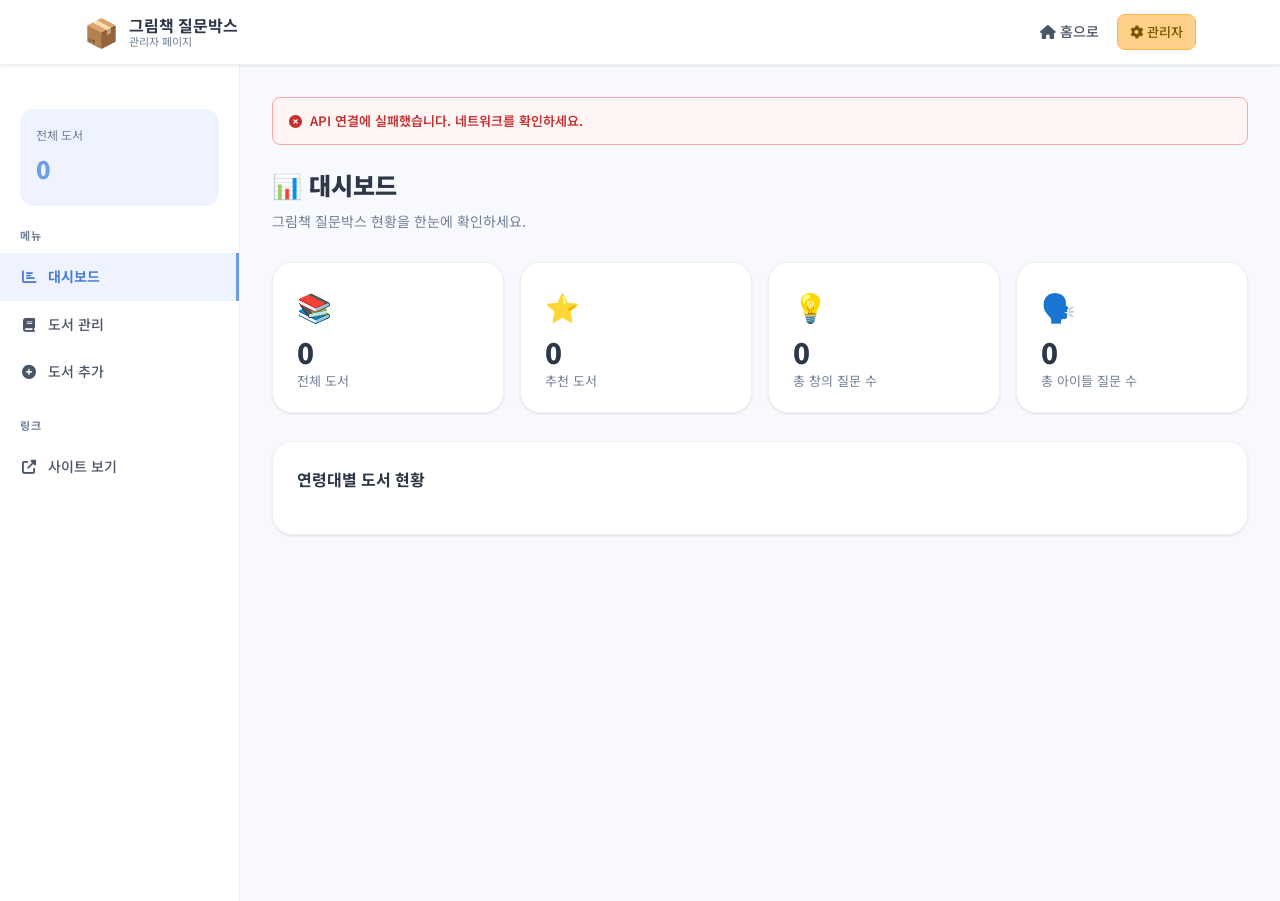
==== admin.html @ dcf75ba0 "Add files via upload" ====
<!DOCTYPE html>
<html lang="ko">
<head>
  <meta charset="UTF-8" />
  <meta name="viewport" content="width=device-width, initial-scale=1.0" />
  <title>관리자 | 그림책 질문박스 📦</title>
  <link rel="preconnect" href="https://fonts.googleapis.com" />
  <link href="https://fonts.googleapis.com/css2?family=Noto+Sans+KR:wght@300;400;500;700;900&display=swap" rel="stylesheet" />
  <link rel="stylesheet" href="https://cdn.jsdelivr.net/npm/@fortawesome/fontawesome-free@6.4.0/css/all.min.css" />
  <link rel="stylesheet" href="css/style.css" />
  <style>
    /* ============ 관리자 전용 스타일 ============ */
    .admin-layout { display: flex; min-height: calc(100vh - 64px); }

    /* 사이드바 */
    .admin-sidebar {
      width: 240px;
      background: #fff;
      border-right: 1px solid var(--border-light);
      padding: 24px 0;
      flex-shrink: 0;
      position: sticky;
      top: 64px;
      height: calc(100vh - 64px);
      overflow-y: auto;
    }
    .sidebar-title {
      font-size: 11px;
      font-weight: 700;
      color: var(--text-muted);
      text-transform: uppercase;
      letter-spacing: .1em;
      padding: 0 20px;
      margin-bottom: 8px;
    }
    .sidebar-link {
      display: flex;
      align-items: center;
      gap: 10px;
      padding: 12px 20px;
      font-size: 14px;
      font-weight: 500;
      color: var(--text-body);
      transition: all var(--transition);
      border-right: 3px solid transparent;
      cursor: pointer;
    }
    .sidebar-link:hover { background: var(--bg-soft); color: var(--primary-dark); }
    .sidebar-link.active { background: #EEF3FF; color: var(--primary-dark); border-right-color: var(--primary); font-weight: 700; }
    .sidebar-link i { width: 18px; text-align: center; font-size: 14px; }
    .sidebar-stat {
      margin: 20px;
      padding: 16px;
      background: var(--bg-soft);
      border-radius: var(--radius-md);
    }
    .sidebar-stat p { font-size: 12px; color: var(--text-muted); margin-bottom: 4px; }
    .sidebar-stat strong { font-size: 24px; font-weight: 900; color: var(--primary); }

    /* 메인 콘텐츠 */
    .admin-main {
      flex: 1;
      padding: 32px;
      background: var(--bg-main);
      overflow-y: auto;
    }
    .admin-panel { display: none; }
    .admin-panel.active { display: block; }

    .admin-header {
      display: flex;
      align-items: center;
      justify-content: space-between;
      margin-bottom: 28px;
      flex-wrap: wrap;
      gap: 12px;
    }
    .admin-header h1 { font-size: 24px; font-weight: 900; color: var(--text-dark); }
    .admin-header p { font-size: 14px; color: var(--text-muted); margin-top: 4px; }

    /* 도구모음 */
    .admin-toolbar {
      display: flex;
      align-items: center;
      gap: 12px;
      margin-bottom: 20px;
      flex-wrap: wrap;
    }
    .admin-search {
      flex: 1;
      min-width: 200px;
      max-width: 360px;
      padding: 10px 16px;
      border: 1.5px solid var(--border);
      border-radius: var(--radius-md);
      font-size: 14px;
      font-family: var(--font);
      background: #fff;
    }
    .admin-search:focus { outline: none; border-color: var(--primary); }

    /* 도서 테이블 */
    .admin-table-wrap {
      background: #fff;
      border-radius: var(--radius-lg);
      border: 1px solid var(--border-light);
      overflow: hidden;
      box-shadow: var(--shadow-sm);
    }
    .admin-table {
      width: 100%;
      border-collapse: collapse;
      font-size: 14px;
    }
    .admin-table th {
      background: var(--bg-main);
      padding: 12px 16px;
      text-align: left;
      font-size: 12px;
      font-weight: 700;
      color: var(--text-muted);
      text-transform: uppercase;
      letter-spacing: .06em;
      border-bottom: 1px solid var(--border-light);
      white-space: nowrap;
    }
    .admin-table td {
      padding: 14px 16px;
      border-bottom: 1px solid var(--border-light);
      vertical-align: middle;
    }
    .admin-table tr:last-child td { border-bottom: none; }
    .admin-table tr:hover td { background: #FAFBFF; }
    .admin-table .book-mini-cover {
      width: 40px;
      height: 50px;
      border-radius: 6px;
      display: flex;
      align-items: center;
      justify-content: center;
      font-size: 20px;
      flex-shrink: 0;
    }
    .tbl-title { font-weight: 700; color: var(--text-dark); }
    .tbl-author { font-size: 12px; color: var(--text-muted); }
    .tbl-badge {
      padding: 2px 8px;
      border-radius: 100px;
      font-size: 11px;
      font-weight: 600;
      background: var(--bg-soft);
      color: var(--primary-dark);
      white-space: nowrap;
    }
    .tbl-badge.featured { background: #FFF8E8; color: #E88C30; }
    .tbl-actions { display: flex; gap: 6px; }
    .tbl-actions .icon-btn {
      width: 32px;
      height: 32px;
      border-radius: 8px;
      border: 1px solid var(--border);
      background: #fff;
      color: var(--text-muted);
      font-size: 12px;
      display: flex;
      align-items: center;
      justify-content: center;
      cursor: pointer;
      transition: all var(--transition);
    }
    .tbl-actions .icon-btn:hover { background: var(--bg-soft); color: var(--primary); border-color: var(--primary-light); }
    .tbl-actions .icon-btn.del:hover { background: #FFF0F0; color: #E53E3E; border-color: #FCA5A5; }
    .tag-list { display: flex; flex-wrap: wrap; gap: 4px; }
    .mini-tag {
      padding: 2px 6px;
      font-size: 11px;
      border-radius: 4px;
      background: var(--bg-soft);
      color: var(--text-muted);
    }

    /* 모달 */
    .modal-backdrop {
      display: none;
      position: fixed;
      inset: 0;
      background: rgba(0,0,0,.4);
      z-index: 1000;
      align-items: center;
      justify-content: center;
      padding: 20px;
    }
    .modal-backdrop.open { display: flex; }
    .modal {
      background: #fff;
      border-radius: var(--radius-xl);
      width: 100%;
      max-width: 720px;
      max-height: 90vh;
      overflow-y: auto;
      box-shadow: var(--shadow-lg);
      animation: fadeIn .2s ease;
    }
    .modal-header {
      display: flex;
      align-items: center;
      justify-content: space-between;
      padding: 24px 28px;
      border-bottom: 1px solid var(--border-light);
      position: sticky;
      top: 0;
      background: #fff;
      z-index: 10;
    }
    .modal-header h2 { font-size: 18px; font-weight: 700; color: var(--text-dark); }
    .modal-close {
      width: 36px; height: 36px; border-radius: 50%;
      border: 1px solid var(--border); background: none;
      font-size: 16px; color: var(--text-muted); cursor: pointer;
      display: flex; align-items: center; justify-content: center;
    }
    .modal-close:hover { background: var(--bg-soft); }
    .modal-body { padding: 28px; }
    .modal-footer {
      padding: 20px 28px;
      border-top: 1px solid var(--border-light);
      display: flex;
      justify-content: flex-end;
      gap: 10px;
      position: sticky;
      bottom: 0;
      background: #fff;
    }

    /* 폼 */
    .form-grid { display: grid; grid-template-columns: 1fr 1fr; gap: 16px; }
    .form-group { display: flex; flex-direction: column; gap: 6px; }
    .form-group.full { grid-column: 1 / -1; }
    .form-label {
      font-size: 12px;
      font-weight: 700;
      color: var(--text-dark);
      text-transform: uppercase;
      letter-spacing: .05em;
    }
    .form-label span { color: #E53E3E; margin-left: 2px; }
    .form-input, .form-select, .form-textarea {
      padding: 10px 14px;
      border: 1.5px solid var(--border);
      border-radius: var(--radius-sm);
      font-size: 14px;
      font-family: var(--font);
      color: var(--text-dark);
      background: #fff;
      transition: border-color var(--transition);
    }
    .form-input:focus, .form-select:focus, .form-textarea:focus {
      outline: none;
      border-color: var(--primary);
      box-shadow: 0 0 0 3px rgba(108,158,232,.1);
    }
    .form-textarea { resize: vertical; min-height: 80px; line-height: 1.6; }
    .form-hint { font-size: 11px; color: var(--text-light); }
    .form-check { display: flex; align-items: center; gap: 8px; }
    .form-check input { width: 16px; height: 16px; cursor: pointer; accent-color: var(--primary); }

    /* 동적 필드 (배열 입력) */
    .array-field { display: flex; flex-direction: column; gap: 8px; }
    .array-row { display: flex; gap: 8px; }
    .array-row input, .array-row textarea {
      flex: 1;
      padding: 8px 12px;
      border: 1.5px solid var(--border);
      border-radius: var(--radius-sm);
      font-size: 13px;
      font-family: var(--font);
      line-height: 1.5;
    }
    .array-row textarea { resize: vertical; min-height: 60px; }
    .array-row input:focus, .array-row textarea:focus { outline: none; border-color: var(--primary); }
    .array-del-btn {
      width: 32px; height: 32px; flex-shrink: 0; align-self: flex-start;
      margin-top: 2px;
      border: 1px solid var(--border); background: #fff; border-radius: 8px;
      color: #E53E3E; cursor: pointer; font-size: 12px;
      display: flex; align-items: center; justify-content: center;
    }
    .array-del-btn:hover { background: #FFF0F0; }
    .array-add-btn {
      align-self: flex-start;
      padding: 6px 14px;
      font-size: 12px;
      font-weight: 600;
      background: var(--bg-soft);
      border: 1.5px dashed var(--primary-light);
      border-radius: var(--radius-sm);
      color: var(--primary-dark);
      cursor: pointer;
      transition: all var(--transition);
    }
    .array-add-btn:hover { background: #E8F0FF; }

    /* 확인 모달 */
    .confirm-modal {
      max-width: 400px;
      text-align: center;
    }
    .confirm-modal .modal-body { padding: 32px; }
    .confirm-icon { font-size: 48px; margin-bottom: 16px; }
    .confirm-title { font-size: 20px; font-weight: 700; color: var(--text-dark); margin-bottom: 8px; }
    .confirm-desc { font-size: 14px; color: var(--text-muted); }

    /* 알림 */
    .alert {
      padding: 12px 16px;
      border-radius: var(--radius-sm);
      font-size: 13px;
      font-weight: 600;
      margin-bottom: 20px;
      display: none;
      align-items: center;
      gap: 8px;
    }
    .alert.show { display: flex; }
    .alert-success { background: #F0FFF4; color: #276749; border: 1px solid #9AE6B4; }
    .alert-error { background: #FFF5F5; color: #C53030; border: 1px solid #FCA5A5; }

    /* 통계 카드 */
    .stats-grid {
      display: grid;
      grid-template-columns: repeat(auto-fill, minmax(200px, 1fr));
      gap: 16px;
      margin-bottom: 28px;
    }
    .stat-card {
      background: #fff;
      border: 1px solid var(--border-light);
      border-radius: var(--radius-lg);
      padding: 20px 24px;
      box-shadow: var(--shadow-sm);
    }
    .stat-card-icon { font-size: 28px; margin-bottom: 8px; }
    .stat-card-value { font-size: 28px; font-weight: 900; color: var(--text-dark); line-height: 1; margin-bottom: 4px; }
    .stat-card-label { font-size: 13px; color: var(--text-muted); }
    .stat-card-sub { font-size: 12px; color: var(--text-light); margin-top: 4px; }

    /* 빈 테이블 */
    .table-empty {
      text-align: center;
      padding: 60px 24px;
      color: var(--text-muted);
    }
    .table-empty .empty-icon { font-size: 40px; margin-bottom: 12px; }

    /* 반응형 */
    @media (max-width: 900px) {
      .admin-layout { flex-direction: column; }
      .admin-sidebar { width: 100%; height: auto; position: static; display: flex; flex-wrap: wrap; padding: 12px; gap: 4px; }
      .sidebar-stat { display: none; }
      .sidebar-title { display: none; }
      .sidebar-link { border-radius: var(--radius-sm); border-right: none; padding: 8px 14px; font-size: 13px; }
      .admin-main { padding: 20px 16px; }
      .form-grid { grid-template-columns: 1fr; }
      .form-group.full { grid-column: 1; }
    }
  </style>
</head>
<body>

<!-- ========== 헤더 ========== -->
<header class="site-header">
  <div class="header-inner">
    <a href="index.html" class="logo">
      <span class="logo-icon">📦</span>
      <div class="logo-text">
        <span class="logo-main">그림책 질문박스</span>
        <span class="logo-sub">관리자 페이지</span>
      </div>
    </a>
    <nav class="main-nav">
      <a href="index.html" class="nav-link"><i class="fas fa-home"></i> 홈으로</a>
      <span class="nav-link nav-admin"><i class="fas fa-cog"></i> 관리자</span>
    </nav>
    <button class="hamburger" id="hamburger" aria-label="메뉴 열기">
      <i class="fas fa-bars"></i>
    </button>
  </div>
</header>

<!-- ========== 레이아웃 ========== -->
<div class="admin-layout">

  <!-- 사이드바 -->
  <aside class="admin-sidebar">
    <div class="sidebar-stat">
      <p>전체 도서</p>
      <strong id="sidebarBookCount">-</strong>
    </div>
    <p class="sidebar-title">메뉴</p>
    <div class="sidebar-link active" data-panel="dashboard" onclick="switchPanel('dashboard', this)">
      <i class="fas fa-chart-bar"></i> 대시보드
    </div>
    <div class="sidebar-link" data-panel="books" onclick="switchPanel('books', this)">
      <i class="fas fa-book"></i> 도서 관리
    </div>
    <div class="sidebar-link" data-panel="addBook" onclick="openAddBook()">
      <i class="fas fa-plus-circle"></i> 도서 추가
    </div>
    <p class="sidebar-title" style="margin-top:20px;">링크</p>
    <a href="index.html" class="sidebar-link" target="_blank">
      <i class="fas fa-external-link-alt"></i> 사이트 보기
    </a>
  </aside>

  <!-- 메인 -->
  <main class="admin-main">

    <!-- 알림 -->
    <div class="alert alert-success" id="alertSuccess">
      <i class="fas fa-check-circle"></i>
      <span id="alertSuccessText">저장되었습니다.</span>
    </div>
    <div class="alert alert-error" id="alertError">
      <i class="fas fa-times-circle"></i>
      <span id="alertErrorText">오류가 발생했습니다.</span>
    </div>

    <!-- ===== 대시보드 패널 ===== -->
    <div class="admin-panel active" id="panel-dashboard">
      <div class="admin-header">
        <div>
          <h1>📊 대시보드</h1>
          <p>그림책 질문박스 현황을 한눈에 확인하세요.</p>
        </div>
      </div>

      <div class="stats-grid">
        <div class="stat-card">
          <div class="stat-card-icon">📚</div>
          <div class="stat-card-value" id="statTotal">-</div>
          <div class="stat-card-label">전체 도서</div>
        </div>
        <div class="stat-card">
          <div class="stat-card-icon">⭐</div>
          <div class="stat-card-value" id="statFeatured">-</div>
          <div class="stat-card-label">추천 도서</div>
        </div>
        <div class="stat-card">
          <div class="stat-card-icon">💡</div>
          <div class="stat-card-value" id="statQuestions">-</div>
          <div class="stat-card-label">총 창의 질문 수</div>
        </div>
        <div class="stat-card">
          <div class="stat-card-icon">🗣️</div>
          <div class="stat-card-value" id="statKidsQ">-</div>
          <div class="stat-card-label">총 아이들 질문 수</div>
        </div>
      </div>

      <!-- 연령대 분포 -->
      <div style="background:#fff;border:1px solid var(--border-light);border-radius:var(--radius-lg);padding:24px;box-shadow:var(--shadow-sm);">
        <h3 style="font-size:16px;font-weight:700;color:var(--text-dark);margin-bottom:16px;">연령대별 도서 현황</h3>
        <div id="ageChart" style="display:flex;flex-direction:column;gap:12px;"></div>
      </div>
    </div>

    <!-- ===== 도서 관리 패널 ===== -->
    <div class="admin-panel" id="panel-books">
      <div class="admin-header">
        <div>
          <h1>📚 도서 관리</h1>
          <p>등록된 그림책을 확인하고 수정·삭제할 수 있습니다.</p>
        </div>
        <button class="btn btn-primary" onclick="openAddBook()">
          <i class="fas fa-plus"></i> 도서 추가
        </button>
      </div>

      <div class="admin-toolbar">
        <input
          type="text"
          class="admin-search"
          id="adminSearch"
          placeholder="🔍 제목, 저자로 검색..."
          oninput="filterAdminBooks(this.value)"
        />
        <span id="adminBookCount" style="font-size:13px;color:var(--text-muted)"></span>
      </div>

      <div class="admin-table-wrap">
        <table class="admin-table" id="booksTable">
          <thead>
            <tr>
              <th>표지</th>
              <th>제목 / 저자</th>
              <th>연령대</th>
              <th>주제</th>
              <th>창의Q</th>
              <th>아이Q</th>
              <th>추천</th>
              <th>관리</th>
            </tr>
          </thead>
          <tbody id="booksTableBody">
            <tr><td colspan="8" class="table-empty">
              <div class="empty-icon">📚</div>
              <p>도서 목록을 불러오는 중...</p>
            </td></tr>
          </tbody>
        </table>
      </div>
    </div>

  </main>
</div>

<!-- ========== 도서 추가/수정 모달 ========== -->
<div class="modal-backdrop" id="bookModal">
  <div class="modal">
    <div class="modal-header">
      <h2 id="modalTitle">📖 도서 추가</h2>
      <button class="modal-close" onclick="closeModal('bookModal')">
        <i class="fas fa-times"></i>
      </button>
    </div>
    <div class="modal-body">
      <form id="bookForm" onsubmit="return false;">
        <input type="hidden" id="editBookId" />
        <div class="form-grid">
          <!-- 기본 정보 -->
          <div class="form-group">
            <label class="form-label">책 제목 <span>*</span></label>
            <input type="text" class="form-input" id="fTitle" placeholder="예: 강아지똥" required />
          </div>
          <div class="form-group">
            <label class="form-label">저자 <span>*</span></label>
            <input type="text" class="form-input" id="fAuthor" placeholder="예: 권정생" required />
          </div>
          <div class="form-group">
            <label class="form-label">그림 작가</label>
            <input type="text" class="form-input" id="fIllustrator" placeholder="예: 정승각" />
          </div>
          <div class="form-group">
            <label class="form-label">출판사</label>
            <input type="text" class="form-input" id="fPublisher" placeholder="예: 길벗어린이" />
          </div>
          <div class="form-group">
            <label class="form-label">출판연도</label>
            <input type="number" class="form-input" id="fYear" placeholder="예: 2024" min="1900" max="2100" />
          </div>
          <div class="form-group">
            <label class="form-label">권장 연령대 <span>*</span></label>
            <select class="form-select" id="fAgeRange" required>
              <option value="">선택하세요</option>
              <option value="유아(3-5세)">유아 (3-5세)</option>
              <option value="저학년(6-8세)">저학년 (6-8세)</option>
              <option value="중학년(9-10세)">중학년 (9-10세)</option>
              <option value="고학년(11-13세)">고학년 (11-13세)</option>
              <option value="전연령">전연령</option>
            </select>
          </div>
          <div class="form-group">
            <label class="form-label">표지 이모지</label>
            <input type="text" class="form-input" id="fEmoji" placeholder="예: 🌼" />
            <span class="form-hint">책의 느낌을 나타내는 이모지를 입력하세요</span>
          </div>
          <div class="form-group">
            <label class="form-label">표지 배경색</label>
            <div style="display:flex;gap:8px;align-items:center;">
              <input type="color" id="fColorPicker" value="#EEF3FF" style="width:44px;height:40px;padding:2px;border:1.5px solid var(--border);border-radius:8px;cursor:pointer;" oninput="document.getElementById('fCoverColor').value=this.value" />
              <input type="text" class="form-input" id="fCoverColor" placeholder="#EEF3FF" style="flex:1;" oninput="updateColorPicker(this.value)" />
            </div>
          </div>

          <!-- 줄거리 -->
          <div class="form-group full">
            <label class="form-label">줄거리 요약</label>
            <textarea class="form-textarea" id="fSynopsis" placeholder="책의 줄거리를 간략하게 적어주세요..."></textarea>
          </div>

          <!-- 주제 -->
          <div class="form-group full">
            <label class="form-label">주제 태그 <span class="form-hint" style="font-weight:400;text-transform:none;">(쉼표로 구분: 예: 용기, 우정)</span></label>
            <input type="text" class="form-input" id="fThemes" placeholder="예: 생명, 자존감, 소중함" />
          </div>

          <!-- 키워드 -->
          <div class="form-group full">
            <label class="form-label">키워드 <span class="form-hint" style="font-weight:400;text-transform:none;">(쉼표로 구분)</span></label>
            <input type="text" class="form-input" id="fKeywords" placeholder="예: 민들레, 쓸모, 존재" />
          </div>

          <!-- 창의 질문 -->
          <div class="form-group full">
            <label class="form-label">창의적 질문 (최대 5개)</label>
            <div class="array-field" id="creativeQFields">
              <!-- JS로 추가 -->
            </div>
            <button type="button" class="array-add-btn" onclick="addArrayField('creativeQFields', true)" style="margin-top:8px;">
              <i class="fas fa-plus"></i> 질문 추가
            </button>
          </div>

          <!-- 아이들 질문 -->
          <div class="form-group full">
            <label class="form-label">아이들 질문 리스트</label>
            <div class="array-field" id="kidsQFields">
              <!-- JS로 추가 -->
            </div>
            <button type="button" class="array-add-btn" onclick="addArrayField('kidsQFields', false)" style="margin-top:8px;">
              <i class="fas fa-plus"></i> 질문 추가
            </button>
          </div>

          <!-- 수업 팁 -->
          <div class="form-group full">
            <label class="form-label">강사 수업 팁</label>
            <textarea class="form-textarea" id="fLessonTips" placeholder="수업에서 활용할 수 있는 팁이나 연계 활동을 적어주세요..." style="min-height:100px;"></textarea>
          </div>

          <!-- 추천 여부 -->
          <div class="form-group full">
            <label class="form-check">
              <input type="checkbox" id="fFeatured" />
              <span style="font-size:14px;font-weight:600;color:var(--text-dark);">⭐ 추천 도서로 등록</span>
            </label>
          </div>
        </div>
      </form>
    </div>
    <div class="modal-footer">
      <button class="btn btn-ghost" onclick="closeModal('bookModal')">취소</button>
      <button class="btn btn-primary" onclick="saveBook()">
        <i class="fas fa-save"></i> 저장하기
      </button>
    </div>
  </div>
</div>

<!-- ========== 삭제 확인 모달 ========== -->
<div class="modal-backdrop" id="confirmModal">
  <div class="modal confirm-modal">
    <div class="modal-body">
      <div class="confirm-icon">🗑️</div>
      <p class="confirm-title">정말 삭제할까요?</p>
      <p class="confirm-desc" id="confirmDesc">이 도서를 삭제하면 복구할 수 없습니다.</p>
    </div>
    <div class="modal-footer" style="justify-content:center;">
      <button class="btn btn-ghost" onclick="closeModal('confirmModal')">취소</button>
      <button class="btn" id="confirmDeleteBtn"
        style="background:#E53E3E;color:#fff;border-color:#E53E3E;"
        onclick="executeDelete()">
        <i class="fas fa-trash"></i> 삭제
      </button>
    </div>
  </div>
</div>

<script>
/* =============================================
   전역 상태
   ============================================= */
let allAdminBooks = [];
let filteredAdminBooks = [];
let deleteTargetId = null;
let editingBookId = null;

/* =============================================
   초기화
   ============================================= */
document.addEventListener('DOMContentLoaded', async () => {
  await loadAdminBooks();
  updateDashboard();
  renderAdminTable(allAdminBooks);
});

/* =============================================
   데이터 로드
   ============================================= */
async function loadAdminBooks() {
  try {
    const res = await fetch('tables/books?limit=300&sort=title');
    if (!res.ok) throw new Error();
    const data = await res.json();
    allAdminBooks = data.data || [];
  } catch {
    allAdminBooks = [];
    showAlert('error', 'API 연결에 실패했습니다. 네트워크를 확인하세요.');
  }
  filteredAdminBooks = [...allAdminBooks];
  updateSidebarCount();
}

function updateSidebarCount() {
  const el = document.getElementById('sidebarBookCount');
  if (el) el.textContent = allAdminBooks.length;
}

/* =============================================
   대시보드
   ============================================= */
function updateDashboard() {
  document.getElementById('statTotal').textContent = allAdminBooks.length;
  document.getElementById('statFeatured').textContent = allAdminBooks.filter(b => b.is_featured).length;

  const totalQ = allAdminBooks.reduce((s, b) => s + (b.creative_questions || []).length, 0);
  const totalKQ = allAdminBooks.reduce((s, b) => s + (b.kids_questions || []).length, 0);
  document.getElementById('statQuestions').textContent = totalQ;
  document.getElementById('statKidsQ').textContent = totalKQ;

  renderAgeChart();
}

function renderAgeChart() {
  const chart = document.getElementById('ageChart');
  if (!chart) return;
  const ageMap = {};
  allAdminBooks.forEach(b => {
    const age = b.age_range || '미분류';
    ageMap[age] = (ageMap[age] || 0) + 1;
  });

  const max = Math.max(...Object.values(ageMap), 1);
  const colors = { '유아(3-5세)': '#FFB3CC', '저학년(6-8세)': '#A8C5F5', '중학년(9-10세)': '#FFD08A', '고학년(11-13세)': '#B5EAD7', '전연령': '#C7B3F5' };

  chart.innerHTML = Object.entries(ageMap).map(([age, count]) => `
    <div style="display:flex;align-items:center;gap:12px;">
      <div style="width:120px;font-size:13px;color:var(--text-muted);flex-shrink:0;">${age}</div>
      <div style="flex:1;height:28px;background:#F7F9FF;border-radius:6px;overflow:hidden;">
        <div style="width:${(count/max)*100}%;height:100%;background:${colors[age]||'#A8C5F5'};border-radius:6px;display:flex;align-items:center;padding:0 10px;font-size:12px;font-weight:700;color:#2D3748;transition:width .5s ease;">
          ${count}권
        </div>
      </div>
    </div>
  `).join('');
}

/* =============================================
   테이블 렌더링
   ============================================= */
function renderAdminTable(books) {
  const tbody = document.getElementById('booksTableBody');
  const countEl = document.getElementById('adminBookCount');
  if (countEl) countEl.textContent = `총 ${books.length}권`;

  if (books.length === 0) {
    tbody.innerHTML = `<tr><td colspan="8" class="table-empty">
      <div class="empty-icon">🔍</div>
      <p>도서를 찾을 수 없습니다</p>
    </td></tr>`;
    return;
  }

  tbody.innerHTML = books.map(book => {
    const themes = (book.themes || []).slice(0, 3).map(t =>
      `<span class="mini-tag">${escHtml(t)}</span>`
    ).join('');
    const cq = (book.creative_questions || []).length;
    const kq = (book.kids_questions || []).length;

    return `
      <tr>
        <td>
          <div class="book-mini-cover" style="background-color:${book.cover_color||'#EEF3FF'}">
            ${book.cover_emoji||'📚'}
          </div>
        </td>
        <td>
          <p class="tbl-title">${escHtml(book.title)}</p>
          <p class="tbl-author">${escHtml(book.author||'')}</p>
        </td>
        <td><span class="tbl-badge">${escHtml(book.age_range||'-')}</span></td>
        <td><div class="tag-list">${themes}</div></td>
        <td style="text-align:center;font-weight:700;color:var(--primary);">${cq}</td>
        <td style="text-align:center;font-weight:700;color:var(--accent);">${kq}</td>
        <td style="text-align:center;">${book.is_featured ? '<span class="tbl-badge featured">⭐ 추천</span>' : '-'}</td>
        <td>
          <div class="tbl-actions">
            <button class="icon-btn" onclick="openEditBook('${escHtml(book.id)}')" title="수정">
              <i class="fas fa-edit"></i>
            </button>
            <button class="icon-btn del" onclick="openDeleteConfirm('${escHtml(book.id)}','${escHtml(book.title)}')" title="삭제">
              <i class="fas fa-trash"></i>
            </button>
          </div>
        </td>
      </tr>
    `;
  }).join('');
}

function filterAdminBooks(query) {
  const q = query.toLowerCase();
  filteredAdminBooks = q
    ? allAdminBooks.filter(b =>
        (b.title||'').toLowerCase().includes(q) ||
        (b.author||'').toLowerCase().includes(q)
      )
    : [...allAdminBooks];
  renderAdminTable(filteredAdminBooks);
}

/* =============================================
   패널 전환
   ============================================= */
function switchPanel(panelName, el) {
  document.querySelectorAll('.admin-panel').forEach(p => p.classList.remove('active'));
  const panel = document.getElementById(`panel-${panelName}`);
  if (panel) panel.classList.add('active');

  document.querySelectorAll('.sidebar-link').forEach(l => l.classList.remove('active'));
  if (el) el.classList.add('active');

  if (panelName === 'books') renderAdminTable(filteredAdminBooks);
  if (panelName === 'dashboard') updateDashboard();
}

/* =============================================
   모달 열기/닫기
   ============================================= */
function openModal(id) {
  document.getElementById(id).classList.add('open');
  document.body.style.overflow = 'hidden';
}
function closeModal(id) {
  document.getElementById(id).classList.remove('open');
  document.body.style.overflow = '';
  if (id === 'bookModal') clearForm();
}

// 외부 클릭 닫기
document.querySelectorAll('.modal-backdrop').forEach(bd => {
  bd.addEventListener('click', (e) => {
    if (e.target === bd) closeModal(bd.id);
  });
});

/* =============================================
   폼 초기화
   ============================================= */
function clearForm() {
  editingBookId = null;
  document.getElementById('editBookId').value = '';
  document.getElementById('modalTitle').textContent = '📖 도서 추가';
  document.getElementById('fTitle').value = '';
  document.getElementById('fAuthor').value = '';
  document.getElementById('fIllustrator').value = '';
  document.getElementById('fPublisher').value = '';
  document.getElementById('fYear').value = '';
  document.getElementById('fAgeRange').value = '';
  document.getElementById('fEmoji').value = '';
  document.getElementById('fCoverColor').value = '#EEF3FF';
  document.getElementById('fColorPicker').value = '#EEF3FF';
  document.getElementById('fSynopsis').value = '';
  document.getElementById('fThemes').value = '';
  document.getElementById('fKeywords').value = '';
  document.getElementById('fLessonTips').value = '';
  document.getElementById('fFeatured').checked = false;

  // 배열 필드 초기화
  document.getElementById('creativeQFields').innerHTML = '';
  document.getElementById('kidsQFields').innerHTML = '';
  addArrayField('creativeQFields', true);
  addArrayField('kidsQFields', false);
}

/* =============================================
   도서 추가 모달
   ============================================= */
function openAddBook() {
  clearForm();
  switchPanel('books', document.querySelector('[data-panel="books"]'));
  openModal('bookModal');
}

/* =============================================
   도서 수정 모달
   ============================================= */
function openEditBook(bookId) {
  const book = allAdminBooks.find(b => b.id === bookId);
  if (!book) return;

  editingBookId = bookId;
  document.getElementById('editBookId').value = bookId;
  document.getElementById('modalTitle').textContent = `✏️ 도서 수정: ${book.title}`;

  document.getElementById('fTitle').value = book.title || '';
  document.getElementById('fAuthor').value = book.author || '';
  document.getElementById('fIllustrator').value = book.illustrator || '';
  document.getElementById('fPublisher').value = book.publisher || '';
  document.getElementById('fYear').value = book.year || '';
  document.getElementById('fAgeRange').value = book.age_range || '';
  document.getElementById('fEmoji').value = book.cover_emoji || '';
  const color = book.cover_color || '#EEF3FF';
  document.getElementById('fCoverColor').value = color;
  document.getElementById('fColorPicker').value = color;
  document.getElementById('fSynopsis').value = book.synopsis || '';
  document.getElementById('fThemes').value = (book.themes || []).join(', ');
  document.getElementById('fKeywords').value = (book.keywords || []).join(', ');
  document.getElementById('fLessonTips').value = book.lesson_tips || '';
  document.getElementById('fFeatured').checked = !!book.is_featured;

  // 배열 필드 채우기
  const cqField = document.getElementById('creativeQFields');
  cqField.innerHTML = '';
  (book.creative_questions || []).forEach(q => addArrayField('creativeQFields', true, q));
  if (cqField.children.length === 0) addArrayField('creativeQFields', true);

  const kqField = document.getElementById('kidsQFields');
  kqField.innerHTML = '';
  (book.kids_questions || []).forEach(q => addArrayField('kidsQFields', false, q));
  if (kqField.children.length === 0) addArrayField('kidsQFields', false);

  openModal('bookModal');
}

/* =============================================
   배열 필드 추가
   ============================================= */
function addArrayField(containerId, isTextarea = false, value = '') {
  const container = document.getElementById(containerId);
  if (!container) return;

  const row = document.createElement('div');
  row.className = 'array-row';

  if (isTextarea) {
    row.innerHTML = `
      <textarea class="form-input" rows="2" placeholder="질문을 입력하세요...">${escHtml(value)}</textarea>
      <button type="button" class="array-del-btn" onclick="this.parentElement.remove()" title="삭제">
        <i class="fas fa-times"></i>
      </button>
    `;
  } else {
    row.innerHTML = `
      <input type="text" class="form-input" placeholder="질문을 입력하세요..." value="${escHtml(value)}" />
      <button type="button" class="array-del-btn" onclick="this.parentElement.remove()" title="삭제">
        <i class="fas fa-times"></i>
      </button>
    `;
  }
  container.appendChild(row);
}

function updateColorPicker(hexValue) {
  if (/^#[0-9A-Fa-f]{6}$/.test(hexValue)) {
    document.getElementById('fColorPicker').value = hexValue;
  }
}

/* =============================================
   도서 저장 (추가/수정)
   ============================================= */
async function saveBook() {
  const title = document.getElementById('fTitle').value.trim();
  const author = document.getElementById('fAuthor').value.trim();
  const ageRange = document.getElementById('fAgeRange').value;

  if (!title || !author || !ageRange) {
    showAlert('error', '제목, 저자, 연령대는 필수 입력 항목입니다.');
    return;
  }

  // 배열 필드 수집
  const creativeQs = collectArrayField('creativeQFields').filter(v => v.trim());
  const kidsQs = collectArrayField('kidsQFields').filter(v => v.trim());

  const bookData = {
    title,
    author,
    illustrator: document.getElementById('fIllustrator').value.trim(),
    publisher: document.getElementById('fPublisher').value.trim(),
    year: parseInt(document.getElementById('fYear').value) || null,
    age_range: ageRange,
    cover_emoji: document.getElementById('fEmoji').value.trim() || '📚',
    cover_color: document.getElementById('fCoverColor').value.trim() || '#EEF3FF',
    synopsis: document.getElementById('fSynopsis').value.trim(),
    themes: parseCommaSeparated(document.getElementById('fThemes').value),
    keywords: parseCommaSeparated(document.getElementById('fKeywords').value),
    creative_questions: creativeQs,
    kids_questions: kidsQs,
    lesson_tips: document.getElementById('fLessonTips').value.trim(),
    is_featured: document.getElementById('fFeatured').checked
  };

  try {
    let res;
    if (editingBookId) {
      // 수정
      res = await fetch(`tables/books/${editingBookId}`, {
        method: 'PUT',
        headers: { 'Content-Type': 'application/json' },
        body: JSON.stringify(bookData)
      });
    } else {
      // 추가 — 고유 ID 생성
      bookData.id = 'book_' + Date.now();
      res = await fetch('tables/books', {
        method: 'POST',
        headers: { 'Content-Type': 'application/json' },
        body: JSON.stringify(bookData)
      });
    }

    if (!res.ok) throw new Error(`서버 오류 ${res.status}`);
    const saved = await res.json();

    if (editingBookId) {
      const idx = allAdminBooks.findIndex(b => b.id === editingBookId);
      if (idx !== -1) allAdminBooks[idx] = saved;
    } else {
      allAdminBooks.unshift(saved);
    }

    filteredAdminBooks = [...allAdminBooks];
    renderAdminTable(filteredAdminBooks);
    updateDashboard();
    updateSidebarCount();
    closeModal('bookModal');
    showAlert('success', editingBookId ? '도서가 수정되었습니다.' : '도서가 추가되었습니다.');

  } catch (err) {
    showAlert('error', `저장 실패: ${err.message}`);
  }
}

function collectArrayField(containerId) {
  const container = document.getElementById(containerId);
  if (!container) return [];
  return Array.from(container.querySelectorAll('input, textarea')).map(el => el.value);
}

function parseCommaSeparated(str) {
  return str.split(',').map(s => s.trim()).filter(Boolean);
}

/* =============================================
   도서 삭제
   ============================================= */
function openDeleteConfirm(bookId, bookTitle) {
  deleteTargetId = bookId;
  const desc = document.getElementById('confirmDesc');
  if (desc) desc.textContent = `"${bookTitle}" 도서를 삭제하면 복구할 수 없습니다.`;
  openModal('confirmModal');
}

async function executeDelete() {
  if (!deleteTargetId) return;
  try {
    const res = await fetch(`tables/books/${deleteTargetId}`, { method: 'DELETE' });
    if (res.ok || res.status === 204) {
      allAdminBooks = allAdminBooks.filter(b => b.id !== deleteTargetId);
      filteredAdminBooks = filteredAdminBooks.filter(b => b.id !== deleteTargetId);
      renderAdminTable(filteredAdminBooks);
      updateDashboard();
      updateSidebarCount();
      closeModal('confirmModal');
      showAlert('success', '도서가 삭제되었습니다.');
    } else {
      throw new Error(`서버 오류 ${res.status}`);
    }
  } catch (err) {
    closeModal('confirmModal');
    showAlert('error', `삭제 실패: ${err.message}`);
  }
  deleteTargetId = null;
}

/* =============================================
   알림
   ============================================= */
function showAlert(type, message) {
  const el = document.getElementById(type === 'success' ? 'alertSuccess' : 'alertError');
  const textEl = document.getElementById(type === 'success' ? 'alertSuccessText' : 'alertErrorText');
  if (!el || !textEl) return;
  textEl.textContent = message;
  el.classList.add('show');
  setTimeout(() => el.classList.remove('show'), 3500);
  el.scrollIntoView({ behavior: 'smooth', block: 'nearest' });
}

/* =============================================
   유틸
   ============================================= */
function escHtml(str) {
  if (!str) return '';
  return String(str)
    .replace(/&/g, '&amp;')
    .replace(/</g, '&lt;')
    .replace(/>/g, '&gt;')
    .replace(/"/g, '&quot;');
}
</script>
</body>
</html>
---- css/style.css ----
/* =============================================
   그림책 질문박스 — 메인 스타일시트
   파스텔톤 에듀테크 디자인
   ============================================= */

/* ---------- CSS 변수 ---------- */
:root {
  --primary: #6C9EE8;
  --primary-light: #A8C5F5;
  --primary-dark: #4A7DD4;
  --secondary: #FFB347;
  --secondary-light: #FFD08A;
  --accent: #FF7BAC;
  --accent-light: #FFB3CC;

  --bg-main: #F7F9FF;
  --bg-card: #FFFFFF;
  --bg-soft: #EEF3FF;

  --text-dark: #2D3748;
  --text-body: #4A5568;
  --text-muted: #718096;
  --text-light: #A0AEC0;

  --border: #E2E8F0;
  --border-light: #EDF2F7;

  --shadow-sm: 0 1px 3px rgba(0,0,0,.06), 0 1px 2px rgba(0,0,0,.04);
  --shadow-md: 0 4px 12px rgba(0,0,0,.08);
  --shadow-lg: 0 10px 30px rgba(0,0,0,.10);
  --shadow-card: 0 2px 8px rgba(108,158,232,.12);

  --radius-sm: 8px;
  --radius-md: 14px;
  --radius-lg: 20px;
  --radius-xl: 28px;

  --header-h: 64px;
  --font: 'Noto Sans KR', sans-serif;
  --transition: .2s cubic-bezier(.4,0,.2,1);
}

/* ---------- 리셋 ---------- */
*, *::before, *::after { box-sizing: border-box; margin: 0; padding: 0; }
html { scroll-behavior: smooth; -webkit-text-size-adjust: 100%; }
body {
  font-family: var(--font);
  background: var(--bg-main);
  color: var(--text-body);
  line-height: 1.7;
  font-size: 15px;
}
a { color: inherit; text-decoration: none; }
ul { list-style: none; }
button { cursor: pointer; font-family: var(--font); }
img { max-width: 100%; display: block; }

/* ---------- 컨테이너 ---------- */
.container {
  max-width: 1160px;
  margin: 0 auto;
  padding: 0 24px;
}

/* =============================================
   헤더
   ============================================= */
.site-header {
  position: sticky;
  top: 0;
  z-index: 100;
  background: rgba(255,255,255,.95);
  backdrop-filter: blur(10px);
  border-bottom: 1px solid var(--border-light);
  box-shadow: var(--shadow-sm);
}
.header-inner {
  max-width: 1160px;
  margin: 0 auto;
  padding: 0 24px;
  height: var(--header-h);
  display: flex;
  align-items: center;
  gap: 24px;
}
.logo {
  display: flex;
  align-items: center;
  gap: 10px;
  flex-shrink: 0;
}
.logo-icon { font-size: 28px; }
.logo-text { display: flex; flex-direction: column; line-height: 1.2; }
.logo-main { font-weight: 700; font-size: 16px; color: var(--text-dark); }
.logo-sub { font-size: 11px; color: var(--text-muted); font-weight: 400; }

.main-nav { display: flex; align-items: center; gap: 4px; margin-left: auto; }
.nav-link {
  padding: 8px 14px;
  border-radius: var(--radius-sm);
  font-size: 14px;
  font-weight: 500;
  color: var(--text-body);
  transition: background var(--transition), color var(--transition);
}
.nav-link:hover, .nav-link.active {
  background: var(--bg-soft);
  color: var(--primary-dark);
}
.hamburger {
  display: none;
  background: none;
  border: none;
  font-size: 20px;
  color: var(--text-dark);
  padding: 8px;
  border-radius: var(--radius-sm);
  margin-left: auto;
}
.mobile-nav {
  display: none;
  flex-direction: column;
  padding: 8px 24px 16px;
  border-top: 1px solid var(--border-light);
  background: #fff;
}
.mobile-nav .nav-link { padding: 12px 0; border-bottom: 1px solid var(--border-light); }
.mobile-nav .nav-link:last-child { border-bottom: none; }
.mobile-nav.open { display: flex; }

/* =============================================
   버튼 시스템
   ============================================= */
.btn {
  display: inline-flex;
  align-items: center;
  gap: 6px;
  padding: 10px 20px;
  border-radius: var(--radius-md);
  font-size: 14px;
  font-weight: 600;
  border: 2px solid transparent;
  transition: all var(--transition);
  white-space: nowrap;
}
.btn-primary {
  background: var(--primary);
  color: #fff;
  box-shadow: 0 4px 14px rgba(108,158,232,.35);
}
.btn-primary:hover {
  background: var(--primary-dark);
  transform: translateY(-1px);
  box-shadow: 0 6px 20px rgba(108,158,232,.40);
}
.btn-outline {
  background: transparent;
  color: var(--primary-dark);
  border-color: var(--primary-light);
}
.btn-outline:hover {
  background: var(--bg-soft);
  border-color: var(--primary);
}
.btn-ghost {
  background: transparent;
  color: var(--text-body);
  border-color: var(--border);
}
.btn-ghost:hover { background: var(--bg-soft); }
.btn-sm { padding: 7px 14px; font-size: 13px; }
.btn:disabled { opacity: .5; cursor: not-allowed; transform: none !important; }

/* =============================================
   히어로
   ============================================= */
.hero {
  min-height: calc(100vh - var(--header-h));
  display: grid;
  grid-template-columns: 1fr 380px;
  align-items: center;
  gap: 40px;
  max-width: 1160px;
  margin: 0 auto;
  padding: 60px 24px;
}
.hero-badge {
  display: inline-flex;
  align-items: center;
  gap: 6px;
  background: var(--bg-soft);
  color: var(--primary-dark);
  padding: 6px 14px;
  border-radius: 100px;
  font-size: 13px;
  font-weight: 600;
  margin-bottom: 20px;
  border: 1px solid var(--primary-light);
}
.hero-title {
  font-size: clamp(32px, 5vw, 52px);
  font-weight: 900;
  color: var(--text-dark);
  line-height: 1.2;
  margin-bottom: 20px;
}
.hero-title .highlight {
  color: var(--primary);
  position: relative;
}
.hero-title .highlight::after {
  content: '';
  position: absolute;
  bottom: -2px;
  left: 0;
  right: 0;
  height: 4px;
  background: var(--secondary-light);
  border-radius: 2px;
}
.hero-desc {
  font-size: 16px;
  color: var(--text-muted);
  margin-bottom: 32px;
  line-height: 1.8;
}
.hero-actions { display: flex; gap: 12px; flex-wrap: wrap; margin-bottom: 40px; }
.hero-stats { display: flex; align-items: center; gap: 20px; }
.stat-item { text-align: center; }
.stat-num { display: block; font-size: 28px; font-weight: 900; color: var(--primary); line-height: 1; }
.stat-label { font-size: 12px; color: var(--text-muted); font-weight: 500; }
.stat-divider { color: var(--border); font-size: 20px; }

/* 플로팅 카드 애니메이션 */
.hero-visual {
  display: flex;
  align-items: center;
  justify-content: center;
  position: relative;
  height: 360px;
}
.floating-cards { position: relative; width: 280px; height: 280px; }
.float-card {
  position: absolute;
  width: 72px;
  height: 72px;
  background: #fff;
  border-radius: var(--radius-lg);
  box-shadow: var(--shadow-md);
  display: flex;
  align-items: center;
  justify-content: center;
  font-size: 32px;
  animation: floatAnim 4s ease-in-out infinite;
}
.fc1 { top: 0; left: 50%; transform: translateX(-50%); animation-delay: 0s; }
.fc2 { top: 60px; right: 0; animation-delay: .5s; }
.fc3 { bottom: 60px; right: 20px; animation-delay: 1s; }
.fc4 { bottom: 0; left: 50%; transform: translateX(-50%); animation-delay: 1.5s; }
.fc5 { top: 60px; left: 0; animation-delay: 2s; }

@keyframes floatAnim {
  0%, 100% { transform: translateY(0) translateX(var(--tx, 0)); }
  50% { transform: translateY(-12px) translateX(var(--tx, 0)); }
}
.fc1, .fc4 { --tx: -50%; }

/* =============================================
   오늘의 창의 질문
   ============================================= */
.today-question-section {
  padding: 60px 0;
  background: linear-gradient(135deg, #EEF3FF 0%, #FFF0F8 100%);
}
.section-label {
  display: inline-flex;
  align-items: center;
  gap: 8px;
  font-size: 13px;
  font-weight: 700;
  color: var(--primary-dark);
  text-transform: uppercase;
  letter-spacing: .08em;
  margin-bottom: 24px;
  background: var(--bg-card);
  padding: 6px 14px;
  border-radius: 100px;
  box-shadow: var(--shadow-sm);
}
.today-card {
  background: #fff;
  border-radius: var(--radius-xl);
  box-shadow: var(--shadow-lg);
  overflow: hidden;
  border: 1px solid var(--border-light);
  transition: transform var(--transition), box-shadow var(--transition);
}
.today-card:hover {
  transform: translateY(-2px);
  box-shadow: 0 16px 40px rgba(108,158,232,.15);
}
.today-card-inner {
  display: flex;
  align-items: center;
  gap: 32px;
  padding: 36px 40px;
}
.today-book-emoji {
  font-size: 72px;
  flex-shrink: 0;
  width: 100px;
  height: 100px;
  display: flex;
  align-items: center;
  justify-content: center;
  background: var(--bg-soft);
  border-radius: var(--radius-lg);
}
.today-book-title {
  font-size: 13px;
  font-weight: 600;
  color: var(--primary);
  margin-bottom: 8px;
}
.today-question-text {
  font-size: 20px;
  font-weight: 700;
  color: var(--text-dark);
  line-height: 1.5;
  margin-bottom: 24px;
}
.today-actions { display: flex; gap: 10px; flex-wrap: wrap; }

/* =============================================
   검색 섹션
   ============================================= */
.search-section {
  padding: 60px 0 24px;
}
.section-header { text-align: center; margin-bottom: 36px; }
.section-title {
  font-size: 32px;
  font-weight: 900;
  color: var(--text-dark);
  margin-bottom: 10px;
}
.section-desc { font-size: 15px; color: var(--text-muted); }

.search-bar-wrap { margin-bottom: 28px; }
.search-bar {
  position: relative;
  max-width: 600px;
  margin: 0 auto;
}
.search-icon {
  position: absolute;
  left: 18px;
  top: 50%;
  transform: translateY(-50%);
  color: var(--text-muted);
  font-size: 16px;
  pointer-events: none;
}
.search-input {
  width: 100%;
  padding: 16px 50px 16px 48px;
  border: 2px solid var(--border);
  border-radius: var(--radius-lg);
  font-size: 15px;
  font-family: var(--font);
  background: #fff;
  color: var(--text-dark);
  transition: border-color var(--transition), box-shadow var(--transition);
  box-shadow: var(--shadow-sm);
}
.search-input:focus {
  outline: none;
  border-color: var(--primary);
  box-shadow: 0 0 0 4px rgba(108,158,232,.15);
}
.search-input::placeholder { color: var(--text-light); }
.search-clear {
  position: absolute;
  right: 14px;
  top: 50%;
  transform: translateY(-50%);
  background: none;
  border: none;
  color: var(--text-muted);
  font-size: 14px;
  padding: 4px;
  opacity: 0;
  pointer-events: none;
  transition: opacity var(--transition);
}
.search-clear.visible { opacity: 1; pointer-events: auto; }

/* 필터 */
.filter-wrap { display: flex; flex-direction: column; gap: 16px; }
.filter-group { display: flex; align-items: flex-start; gap: 12px; flex-wrap: wrap; }
.filter-label {
  font-size: 13px;
  font-weight: 700;
  color: var(--text-muted);
  white-space: nowrap;
  padding-top: 8px;
  min-width: 42px;
}
.filter-chips { display: flex; flex-wrap: wrap; gap: 8px; }
.chip {
  padding: 6px 14px;
  border-radius: 100px;
  font-size: 13px;
  font-weight: 500;
  background: #fff;
  border: 1.5px solid var(--border);
  color: var(--text-body);
  transition: all var(--transition);
}
.chip:hover { border-color: var(--primary-light); color: var(--primary-dark); background: var(--bg-soft); }
.chip.active { background: var(--primary); border-color: var(--primary); color: #fff; box-shadow: 0 2px 8px rgba(108,158,232,.3); }

.filter-result-bar {
  display: flex;
  align-items: center;
  justify-content: space-between;
  padding-top: 8px;
  border-top: 1px solid var(--border-light);
}
.result-count { font-size: 13px; color: var(--text-muted); font-weight: 500; }
.sort-select {
  padding: 6px 12px;
  border: 1.5px solid var(--border);
  border-radius: var(--radius-sm);
  font-size: 13px;
  font-family: var(--font);
  background: #fff;
  color: var(--text-body);
  cursor: pointer;
}
.sort-select:focus { outline: none; border-color: var(--primary); }

/* =============================================
   도서 그리드 섹션
   ============================================= */
.books-grid-section { padding: 24px 0 60px; }

/* 추천 배너 */
.featured-banner {
  margin-bottom: 40px;
  padding: 24px 28px;
  background: linear-gradient(135deg, #FFF8E8 0%, #FFF0F8 100%);
  border-radius: var(--radius-lg);
  border: 1px solid #FFE4CC;
}
.featured-label {
  font-size: 13px;
  font-weight: 700;
  color: #E88C30;
  margin-bottom: 16px;
  display: flex;
  align-items: center;
  gap: 6px;
}
.featured-scroll { display: flex; gap: 16px; overflow-x: auto; padding-bottom: 4px; }
.featured-scroll::-webkit-scrollbar { height: 4px; }
.featured-scroll::-webkit-scrollbar-track { background: transparent; }
.featured-scroll::-webkit-scrollbar-thumb { background: #FFD08A; border-radius: 2px; }

/* 미니 카드 (추천용) */
.mini-book-card {
  flex-shrink: 0;
  width: 100px;
  display: flex;
  flex-direction: column;
  align-items: center;
  gap: 8px;
  cursor: pointer;
  transition: transform var(--transition);
}
.mini-book-card:hover { transform: translateY(-4px); }
.mini-cover {
  width: 72px;
  height: 90px;
  border-radius: var(--radius-sm);
  display: flex;
  align-items: center;
  justify-content: center;
  font-size: 36px;
  box-shadow: 0 4px 12px rgba(0,0,0,.12);
}
.mini-title {
  font-size: 12px;
  font-weight: 600;
  color: var(--text-dark);
  text-align: center;
  line-height: 1.3;
  word-break: keep-all;
}

/* 도서 그리드 */
.books-grid {
  display: grid;
  grid-template-columns: repeat(auto-fill, minmax(220px, 1fr));
  gap: 20px;
}

/* 책 카드 */
.book-card {
  background: #fff;
  border-radius: var(--radius-lg);
  border: 1px solid var(--border-light);
  box-shadow: var(--shadow-card);
  overflow: hidden;
  cursor: pointer;
  transition: transform var(--transition), box-shadow var(--transition);
  display: flex;
  flex-direction: column;
}
.book-card:hover {
  transform: translateY(-4px);
  box-shadow: 0 12px 32px rgba(108,158,232,.18);
}
.book-card-cover {
  height: 170px;
  display: flex;
  align-items: center;
  justify-content: center;
  font-size: 56px;
  position: relative;
}
.book-card-age {
  position: absolute;
  top: 10px;
  right: 10px;
  background: rgba(255,255,255,.9);
  padding: 3px 8px;
  border-radius: 100px;
  font-size: 11px;
  font-weight: 600;
  color: var(--text-body);
}
.book-card-body { padding: 16px; flex: 1; display: flex; flex-direction: column; }
.book-card-title {
  font-size: 15px;
  font-weight: 700;
  color: var(--text-dark);
  margin-bottom: 4px;
  line-height: 1.3;
}
.book-card-author { font-size: 12px; color: var(--text-muted); margin-bottom: 10px; }
.book-card-themes {
  display: flex;
  flex-wrap: wrap;
  gap: 4px;
  margin-bottom: 12px;
}
.theme-tag {
  padding: 2px 8px;
  border-radius: 100px;
  font-size: 11px;
  font-weight: 600;
  background: var(--bg-soft);
  color: var(--primary-dark);
}
.book-card-footer {
  display: flex;
  align-items: center;
  justify-content: space-between;
  margin-top: auto;
  padding-top: 10px;
  border-top: 1px solid var(--border-light);
}
.book-card-q-count {
  font-size: 12px;
  color: var(--text-muted);
  display: flex;
  align-items: center;
  gap: 4px;
}
.book-card-arrow {
  width: 28px;
  height: 28px;
  background: var(--bg-soft);
  border-radius: 50%;
  display: flex;
  align-items: center;
  justify-content: center;
  font-size: 11px;
  color: var(--primary);
  transition: background var(--transition);
}
.book-card:hover .book-card-arrow { background: var(--primary); color: #fff; }
.book-featured-badge {
  position: absolute;
  top: 10px;
  left: 10px;
  font-size: 14px;
}

/* 빈 상태 */
.empty-state {
  text-align: center;
  padding: 80px 24px;
}
.empty-icon { font-size: 56px; margin-bottom: 16px; }
.empty-title { font-size: 18px; font-weight: 700; color: var(--text-dark); margin-bottom: 8px; }
.empty-desc { font-size: 14px; color: var(--text-muted); margin-bottom: 24px; }

/* 페이지네이션 */
.pagination {
  display: flex;
  justify-content: center;
  gap: 8px;
  margin-top: 48px;
}
.page-btn {
  width: 40px;
  height: 40px;
  border-radius: var(--radius-sm);
  border: 1.5px solid var(--border);
  background: #fff;
  color: var(--text-body);
  font-size: 14px;
  font-weight: 500;
  display: flex;
  align-items: center;
  justify-content: center;
  transition: all var(--transition);
}
.page-btn:hover { border-color: var(--primary); color: var(--primary-dark); background: var(--bg-soft); }
.page-btn.active { background: var(--primary); border-color: var(--primary); color: #fff; box-shadow: 0 2px 8px rgba(108,158,232,.3); }
.page-btn.ellipsis { border: none; background: none; cursor: default; }

/* =============================================
   소개 섹션
   ============================================= */
.about-section {
  padding: 80px 0;
  background: #fff;
}
.about-grid {
  display: grid;
  grid-template-columns: repeat(auto-fill, minmax(240px, 1fr));
  gap: 24px;
}
.about-card {
  padding: 32px 24px;
  background: var(--bg-main);
  border-radius: var(--radius-lg);
  border: 1px solid var(--border-light);
  text-align: center;
  transition: transform var(--transition), box-shadow var(--transition);
}
.about-card:hover { transform: translateY(-4px); box-shadow: var(--shadow-md); }
.about-icon { font-size: 40px; margin-bottom: 16px; }
.about-card h3 { font-size: 17px; font-weight: 700; color: var(--text-dark); margin-bottom: 10px; }
.about-card p { font-size: 14px; color: var(--text-muted); line-height: 1.7; }

/* =============================================
   푸터
   ============================================= */
.site-footer {
  background: var(--text-dark);
  color: #fff;
  padding: 40px 0;
}
.footer-inner { text-align: center; }
.footer-brand {
  display: flex;
  align-items: center;
  justify-content: center;
  gap: 10px;
  margin-bottom: 10px;
}
.footer-brand-name { font-size: 18px; font-weight: 700; }
.footer-desc { font-size: 13px; color: #A0AEC0; margin-bottom: 8px; }
.footer-copy { font-size: 12px; color: #718096; }

/* =============================================
   책 상세 페이지 전용
   ============================================= */

/* 브레드크럼 */
.breadcrumb-bar {
  background: #fff;
  border-bottom: 1px solid var(--border-light);
  padding: 12px 0;
}
.breadcrumb-link { font-size: 13px; color: var(--text-muted); transition: color var(--transition); }
.breadcrumb-link:hover { color: var(--primary); }
.breadcrumb-sep { color: var(--text-light); margin: 0 8px; font-size: 13px; }
.breadcrumb-current { font-size: 13px; color: var(--text-dark); font-weight: 600; }

/* 책 히어로 */
.book-hero {
  padding: 48px 0;
  background: #fff;
  border-bottom: 1px solid var(--border-light);
}
.book-hero-inner {
  display: grid;
  grid-template-columns: 220px 1fr;
  gap: 48px;
  align-items: start;
}
.book-cover-wrap { display: flex; flex-direction: column; align-items: center; gap: 12px; }
.book-cover {
  width: 180px;
  height: 230px;
  border-radius: var(--radius-lg);
  display: flex;
  align-items: center;
  justify-content: center;
  font-size: 72px;
  box-shadow: 0 8px 30px rgba(0,0,0,.15);
}
.book-badges { display: flex; flex-wrap: wrap; gap: 6px; justify-content: center; }
.book-meta-top { display: flex; align-items: center; gap: 10px; margin-bottom: 12px; }
.book-age-badge {
  padding: 4px 12px;
  background: var(--bg-soft);
  color: var(--primary-dark);
  border-radius: 100px;
  font-size: 12px;
  font-weight: 600;
}
.book-year { font-size: 13px; color: var(--text-muted); }
.book-title { font-size: 32px; font-weight: 900; color: var(--text-dark); margin-bottom: 8px; line-height: 1.2; }
.book-author { font-size: 14px; color: var(--text-muted); margin-bottom: 16px; }
.book-synopsis { font-size: 15px; color: var(--text-body); line-height: 1.8; margin-bottom: 20px; }
.book-themes { display: flex; flex-wrap: wrap; gap: 6px; margin-bottom: 12px; }
.book-theme-tag {
  padding: 4px 12px;
  border-radius: 100px;
  font-size: 12px;
  font-weight: 600;
  background: #E8F4FF;
  color: var(--primary-dark);
  border: 1px solid var(--primary-light);
}
.book-keywords { display: flex; flex-wrap: wrap; gap: 6px; margin-bottom: 24px; }
.keyword-tag {
  padding: 3px 10px;
  border-radius: 100px;
  font-size: 12px;
  background: var(--border-light);
  color: var(--text-muted);
}
.book-header-actions { display: flex; gap: 10px; flex-wrap: wrap; }

/* 탭 바 */
.tab-bar { background: #fff; border-bottom: 1px solid var(--border); }
.sticky-tab { position: sticky; top: var(--header-h); z-index: 90; }
.tabs { display: flex; gap: 0; }
.tab-btn {
  padding: 16px 24px;
  background: none;
  border: none;
  font-size: 14px;
  font-weight: 600;
  color: var(--text-muted);
  display: flex;
  align-items: center;
  gap: 6px;
  border-bottom: 3px solid transparent;
  transition: all var(--transition);
  position: relative;
}
.tab-btn:hover { color: var(--primary-dark); background: var(--bg-soft); }
.tab-btn.active { color: var(--primary-dark); border-bottom-color: var(--primary); }
.tab-count {
  background: var(--bg-soft);
  color: var(--primary-dark);
  padding: 2px 7px;
  border-radius: 100px;
  font-size: 11px;
  font-weight: 700;
}
.tab-btn.active .tab-count { background: var(--primary); color: #fff; }

/* 탭 콘텐츠 */
.tab-content-wrap { padding: 40px 0; }
.tab-panel { display: none; }
.tab-panel.active { display: block; }

.panel-intro {
  display: flex;
  align-items: flex-start;
  gap: 16px;
  margin-bottom: 32px;
  padding: 24px;
  background: var(--bg-soft);
  border-radius: var(--radius-lg);
  border: 1px solid var(--primary-light);
}
.panel-intro-icon { font-size: 36px; flex-shrink: 0; }
.panel-title { font-size: 20px; font-weight: 700; color: var(--text-dark); margin-bottom: 6px; }
.panel-desc { font-size: 14px; color: var(--text-muted); line-height: 1.7; }

/* 질문 리스트 (아코디언) */
.questions-list { display: flex; flex-direction: column; gap: 12px; }
.question-item {
  background: #fff;
  border: 1.5px solid var(--border);
  border-radius: var(--radius-md);
  overflow: hidden;
  transition: box-shadow var(--transition);
}
.question-item:hover { box-shadow: var(--shadow-md); }
.question-item.open { border-color: var(--primary-light); box-shadow: 0 0 0 3px rgba(108,158,232,.1); }
.question-header {
  display: flex;
  align-items: center;
  gap: 16px;
  padding: 20px 24px;
  cursor: pointer;
  transition: background var(--transition);
  user-select: none;
}
.question-header:hover { background: var(--bg-soft); }
.question-num {
  width: 32px;
  height: 32px;
  border-radius: 50%;
  background: var(--bg-soft);
  color: var(--primary-dark);
  display: flex;
  align-items: center;
  justify-content: center;
  font-size: 13px;
  font-weight: 700;
  flex-shrink: 0;
}
.question-item.open .question-num { background: var(--primary); color: #fff; }
.question-text-preview {
  flex: 1;
  font-size: 15px;
  font-weight: 600;
  color: var(--text-dark);
  line-height: 1.5;
}
.question-toggle-icon {
  font-size: 12px;
  color: var(--text-muted);
  transition: transform var(--transition);
}
.question-item.open .question-toggle-icon { transform: rotate(180deg); }

/* 답변 패널 */
.question-answers {
  display: none;
  padding: 0 24px 24px;
  border-top: 1px solid var(--border-light);
}
.question-item.open .question-answers { display: block; }
.answers-intro {
  font-size: 13px;
  color: var(--text-muted);
  padding: 16px 0;
  margin-bottom: 12px;
}
.answer-list { display: flex; flex-direction: column; gap: 8px; }
.answer-item {
  display: flex;
  gap: 12px;
  align-items: flex-start;
  padding: 12px 16px;
  background: var(--bg-main);
  border-radius: var(--radius-sm);
  border-left: 3px solid var(--primary-light);
}
.answer-avatar {
  width: 28px;
  height: 28px;
  border-radius: 50%;
  background: var(--secondary-light);
  display: flex;
  align-items: center;
  justify-content: center;
  font-size: 14px;
  flex-shrink: 0;
}
.answer-text { font-size: 14px; color: var(--text-body); line-height: 1.6; }
.add-answer-placeholder {
  margin-top: 16px;
  padding: 14px 20px;
  border: 2px dashed var(--border);
  border-radius: var(--radius-md);
  text-align: center;
  font-size: 13px;
  color: var(--text-light);
  background: #fff;
}

/* =============================================
   수업 가이드
   ============================================= */
.guide-grid { display: grid; grid-template-columns: repeat(auto-fill, minmax(240px, 1fr)); gap: 20px; margin-bottom: 32px; }
.guide-card {
  background: #fff;
  border: 1px solid var(--border-light);
  border-radius: var(--radius-md);
  padding: 24px;
  box-shadow: var(--shadow-sm);
}
.guide-card-header { display: flex; align-items: center; gap: 10px; margin-bottom: 14px; }
.guide-step {
  font-size: 10px;
  font-weight: 800;
  letter-spacing: .1em;
  color: var(--primary);
  background: var(--bg-soft);
  padding: 3px 8px;
  border-radius: 4px;
}
.guide-card h3 { font-size: 15px; font-weight: 700; color: var(--text-dark); }
.guide-list { display: flex; flex-direction: column; gap: 8px; }
.guide-list li {
  font-size: 13px;
  color: var(--text-body);
  padding-left: 14px;
  position: relative;
  line-height: 1.6;
}
.guide-list li::before {
  content: '•';
  position: absolute;
  left: 0;
  color: var(--primary);
  font-weight: 700;
}

/* =============================================
   Coming Soon 박스
   ============================================= */
.coming-soon-box {
  display: flex;
  align-items: flex-start;
  gap: 20px;
  padding: 28px 32px;
  background: linear-gradient(135deg, #FFF8F0 0%, #FFF0F8 100%);
  border: 2px dashed #FFB347;
  border-radius: var(--radius-lg);
}
.coming-soon-icon { font-size: 40px; flex-shrink: 0; }
.coming-soon-content h3 { font-size: 16px; font-weight: 700; color: var(--text-dark); margin-bottom: 8px; }
.coming-soon-content p { font-size: 14px; color: var(--text-muted); margin-bottom: 14px; line-height: 1.7; }
.coming-soon-list { display: flex; flex-direction: column; gap: 6px; }
.coming-soon-list li {
  font-size: 13px;
  color: var(--text-body);
  display: flex;
  align-items: center;
  gap: 8px;
}
.coming-soon-list .fa-clock { color: #FFB347; }

/* 답변 추가 영역 */
.answer-add-section { padding: 0 0 40px; }
.answer-add-placeholder { margin-top: 0; }

/* =============================================
   관련 도서
   ============================================= */
.related-books-section { padding: 48px 0 60px; background: #fff; }
.section-title-sm { font-size: 20px; font-weight: 700; color: var(--text-dark); margin-bottom: 24px; }
.related-books-grid {
  display: grid;
  grid-template-columns: repeat(auto-fill, minmax(200px, 1fr));
  gap: 16px;
}

/* =============================================
   반응형
   ============================================= */
@media (max-width: 900px) {
  .hero {
    grid-template-columns: 1fr;
    padding: 40px 24px;
    min-height: auto;
  }
  .hero-visual { display: none; }
  .book-hero-inner { grid-template-columns: 1fr; }
  .book-cover-wrap { flex-direction: row; align-items: flex-start; gap: 20px; }
  .book-cover { width: 120px; height: 155px; font-size: 48px; }
}

@media (max-width: 680px) {
  .main-nav { display: none; }
  .hamburger { display: flex; }
  .logo-sub { display: none; }
  .today-card-inner { flex-direction: column; padding: 24px; gap: 16px; text-align: center; }
  .today-actions { justify-content: center; }
  .filter-group { flex-direction: column; gap: 8px; }
  .filter-label { padding-top: 0; }
  .tabs { overflow-x: auto; }
  .tab-btn { padding: 14px 16px; font-size: 13px; white-space: nowrap; }
  .section-title { font-size: 24px; }
  .books-grid { grid-template-columns: repeat(auto-fill, minmax(160px, 1fr)); gap: 14px; }
  .guide-grid { grid-template-columns: 1fr; }
  .coming-soon-box { flex-direction: column; padding: 20px; }
  .panel-intro { flex-direction: column; gap: 10px; }
  .hero-title { font-size: 28px; }
}

@media (max-width: 420px) {
  .books-grid { grid-template-columns: 1fr 1fr; gap: 12px; }
  .book-card-cover { height: 130px; font-size: 44px; }
}

/* =============================================
   로딩 스피너
   ============================================= */
.loading-spinner {
  text-align: center;
  padding: 80px 24px;
  display: flex;
  flex-direction: column;
  align-items: center;
  gap: 16px;
}
.spinner-icon {
  font-size: 48px;
  animation: bounce 1.2s ease-in-out infinite;
}
.loading-spinner p {
  font-size: 15px;
  color: var(--text-muted);
  font-weight: 500;
}
@keyframes bounce {
  0%, 100% { transform: translateY(0); }
  50% { transform: translateY(-12px); }
}

/* =============================================
   스크롤 탑 버튼
   ============================================= */
.scroll-top {
  position: fixed;
  bottom: 28px;
  right: 28px;
  width: 44px;
  height: 44px;
  border-radius: 50%;
  background: var(--primary);
  color: #fff;
  border: none;
  font-size: 16px;
  box-shadow: 0 4px 14px rgba(108,158,232,.4);
  display: flex;
  align-items: center;
  justify-content: center;
  cursor: pointer;
  opacity: 0;
  pointer-events: none;
  transition: opacity var(--transition), transform var(--transition);
  z-index: 200;
}
.scroll-top.visible { opacity: 1; pointer-events: auto; }
.scroll-top:hover { transform: translateY(-2px); background: var(--primary-dark); }

/* =============================================
   관리자 네비 링크
   ============================================= */
.nav-admin {
  background: var(--secondary-light);
  color: #7a5500 !important;
  border: 1px solid var(--secondary);
  padding: 6px 12px;
  border-radius: var(--radius-sm);
  font-size: 13px;
}
.nav-admin:hover {
  background: var(--secondary) !important;
  color: #fff !important;
}

/* =============================================
   푸터 상단 개선
   ============================================= */
.footer-top {
  display: flex;
  align-items: center;
  justify-content: center;
  gap: 20px;
  margin-bottom: 12px;
  flex-wrap: wrap;
}
.footer-links { display: flex; gap: 12px; }
.footer-link {
  font-size: 13px;
  color: #A0AEC0;
  display: flex;
  align-items: center;
  gap: 5px;
  transition: color var(--transition);
}
.footer-link:hover { color: #fff; }

/* =============================================
   수업 팁 박스 (book.html)
   ============================================= */
.lesson-tips-box {
  background: linear-gradient(135deg, #E8F4FF 0%, #EEF3FF 100%);
  border: 1.5px solid var(--primary-light);
  border-radius: var(--radius-lg);
  padding: 20px 24px;
  margin-bottom: 24px;
}
.tips-header {
  font-size: 13px;
  font-weight: 700;
  color: var(--primary-dark);
  margin-bottom: 8px;
  display: flex;
  align-items: center;
  gap: 6px;
}
.tips-text {
  font-size: 14px;
  color: var(--text-body);
  line-height: 1.8;
}

/* =============================================
   애니메이션 유틸리티
   ============================================= */
.fade-in { animation: fadeIn .3s ease; }
@keyframes fadeIn { from { opacity: 0; transform: translateY(10px); } to { opacity: 1; transform: translateY(0); } }

.skeleton {
  background: linear-gradient(90deg, #f0f0f0 25%, #e0e0e0 50%, #f0f0f0 75%);
  background-size: 200% 100%;
  animation: shimmer 1.2s infinite;
  border-radius: var(--radius-sm);
}
@keyframes shimmer { 0% { background-position: 200% 0; } 100% { background-position: -200% 0; } }

/* =============================================
   인쇄 스타일
   ============================================= */
@media print {
  .site-header, .tab-bar, .book-header-actions,
  .answer-add-section, .related-books-section,
  .site-footer, .scroll-top { display: none !important; }
  .tab-panel { display: block !important; }
  .book-hero { padding: 24px 0; }
  .question-answers { display: block !important; }
}
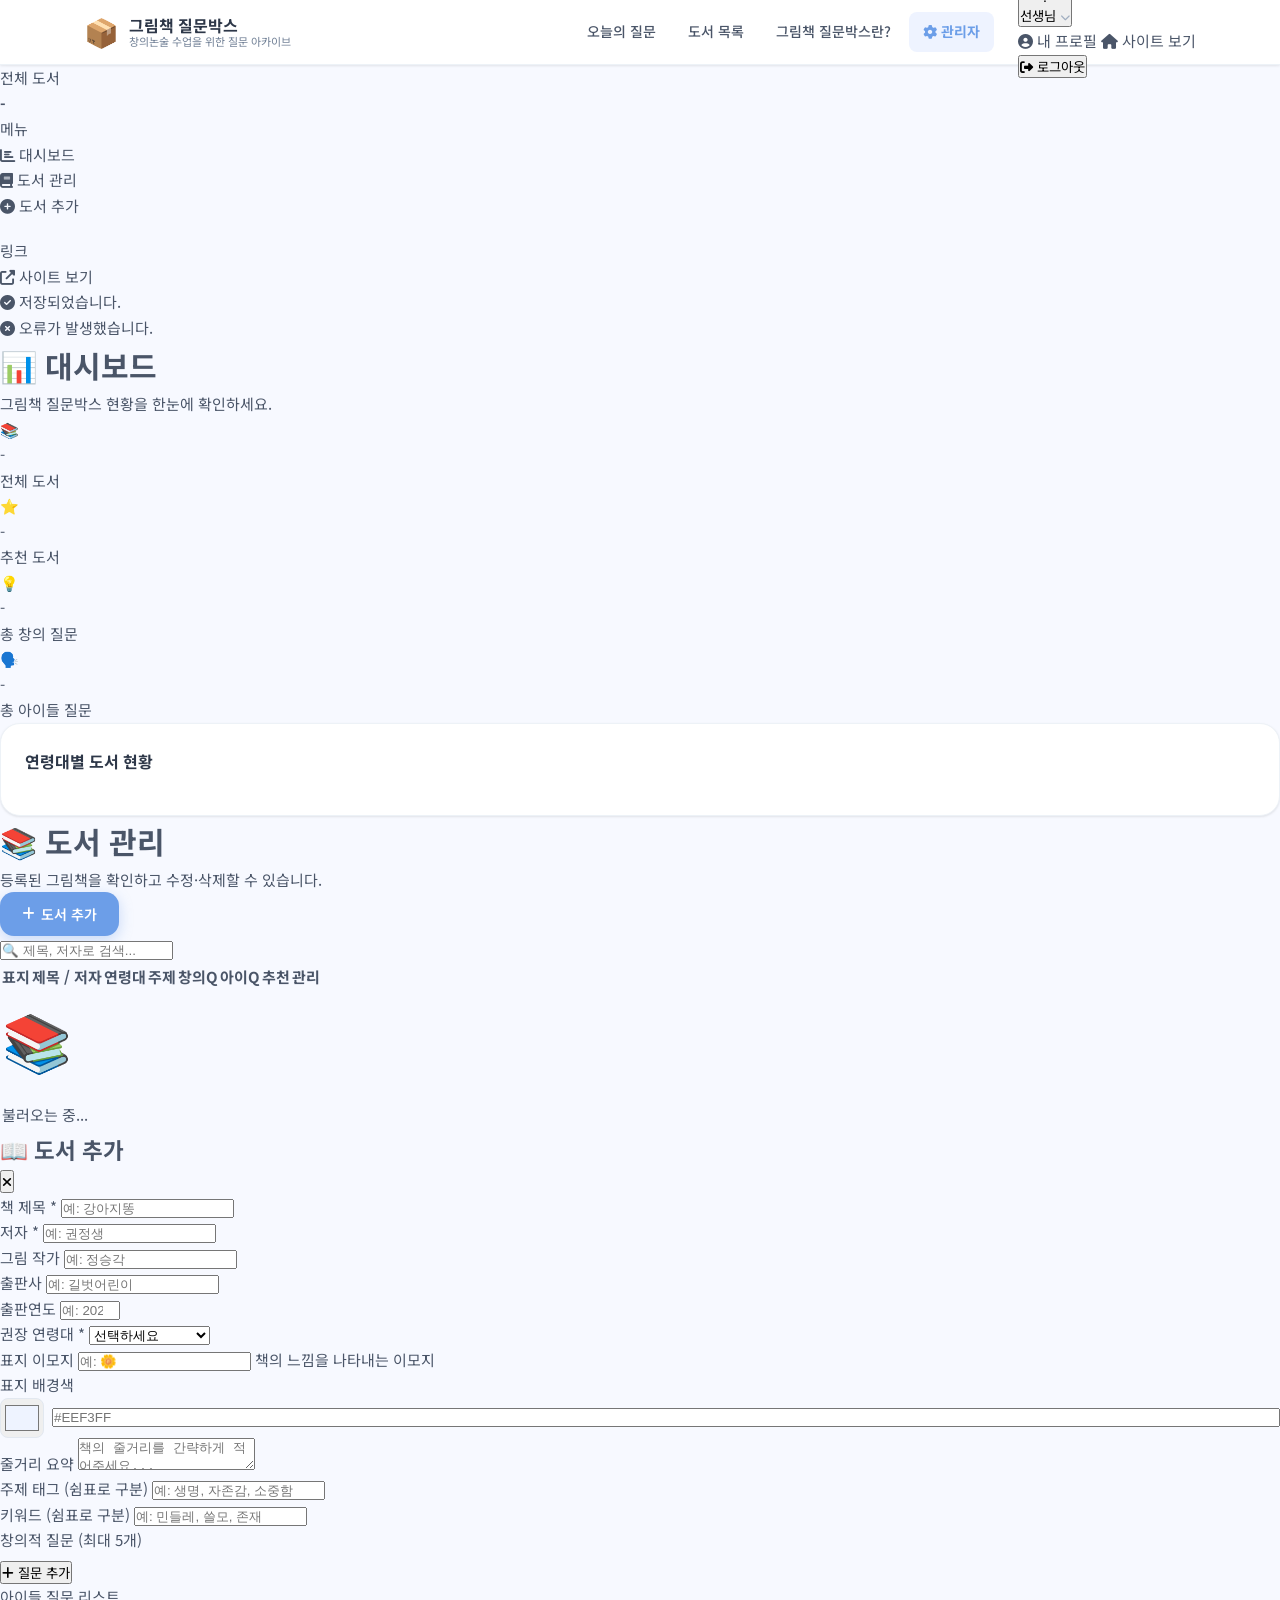
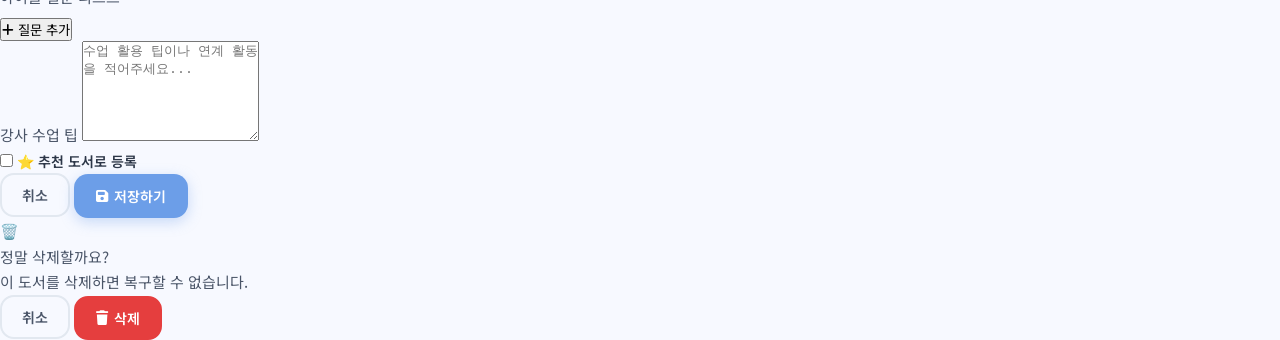
==== commit 38cdfd7c: "Add files via upload" ====
--- a/admin.html
+++ b/admin.html
@@ -8,386 +8,60 @@
   <link href="https://fonts.googleapis.com/css2?family=Noto+Sans+KR:wght@300;400;500;700;900&display=swap" rel="stylesheet" />
   <link rel="stylesheet" href="https://cdn.jsdelivr.net/npm/@fortawesome/fontawesome-free@6.4.0/css/all.min.css" />
   <link rel="stylesheet" href="css/style.css" />
-  <style>
-    /* ============ 관리자 전용 스타일 ============ */
-    .admin-layout { display: flex; min-height: calc(100vh - 64px); }
-
-    /* 사이드바 */
-    .admin-sidebar {
-      width: 240px;
-      background: #fff;
-      border-right: 1px solid var(--border-light);
-      padding: 24px 0;
-      flex-shrink: 0;
-      position: sticky;
-      top: 64px;
-      height: calc(100vh - 64px);
-      overflow-y: auto;
-    }
-    .sidebar-title {
-      font-size: 11px;
-      font-weight: 700;
-      color: var(--text-muted);
-      text-transform: uppercase;
-      letter-spacing: .1em;
-      padding: 0 20px;
-      margin-bottom: 8px;
-    }
-    .sidebar-link {
-      display: flex;
-      align-items: center;
-      gap: 10px;
-      padding: 12px 20px;
-      font-size: 14px;
-      font-weight: 500;
-      color: var(--text-body);
-      transition: all var(--transition);
-      border-right: 3px solid transparent;
-      cursor: pointer;
-    }
-    .sidebar-link:hover { background: var(--bg-soft); color: var(--primary-dark); }
-    .sidebar-link.active { background: #EEF3FF; color: var(--primary-dark); border-right-color: var(--primary); font-weight: 700; }
-    .sidebar-link i { width: 18px; text-align: center; font-size: 14px; }
-    .sidebar-stat {
-      margin: 20px;
-      padding: 16px;
-      background: var(--bg-soft);
-      border-radius: var(--radius-md);
-    }
-    .sidebar-stat p { font-size: 12px; color: var(--text-muted); margin-bottom: 4px; }
-    .sidebar-stat strong { font-size: 24px; font-weight: 900; color: var(--primary); }
-
-    /* 메인 콘텐츠 */
-    .admin-main {
-      flex: 1;
-      padding: 32px;
-      background: var(--bg-main);
-      overflow-y: auto;
-    }
-    .admin-panel { display: none; }
-    .admin-panel.active { display: block; }
-
-    .admin-header {
-      display: flex;
-      align-items: center;
-      justify-content: space-between;
-      margin-bottom: 28px;
-      flex-wrap: wrap;
-      gap: 12px;
-    }
-    .admin-header h1 { font-size: 24px; font-weight: 900; color: var(--text-dark); }
-    .admin-header p { font-size: 14px; color: var(--text-muted); margin-top: 4px; }
-
-    /* 도구모음 */
-    .admin-toolbar {
-      display: flex;
-      align-items: center;
-      gap: 12px;
-      margin-bottom: 20px;
-      flex-wrap: wrap;
-    }
-    .admin-search {
-      flex: 1;
-      min-width: 200px;
-      max-width: 360px;
-      padding: 10px 16px;
-      border: 1.5px solid var(--border);
-      border-radius: var(--radius-md);
-      font-size: 14px;
-      font-family: var(--font);
-      background: #fff;
-    }
-    .admin-search:focus { outline: none; border-color: var(--primary); }
-
-    /* 도서 테이블 */
-    .admin-table-wrap {
-      background: #fff;
-      border-radius: var(--radius-lg);
-      border: 1px solid var(--border-light);
-      overflow: hidden;
-      box-shadow: var(--shadow-sm);
-    }
-    .admin-table {
-      width: 100%;
-      border-collapse: collapse;
-      font-size: 14px;
-    }
-    .admin-table th {
-      background: var(--bg-main);
-      padding: 12px 16px;
-      text-align: left;
-      font-size: 12px;
-      font-weight: 700;
-      color: var(--text-muted);
-      text-transform: uppercase;
-      letter-spacing: .06em;
-      border-bottom: 1px solid var(--border-light);
-      white-space: nowrap;
-    }
-    .admin-table td {
-      padding: 14px 16px;
-      border-bottom: 1px solid var(--border-light);
-      vertical-align: middle;
-    }
-    .admin-table tr:last-child td { border-bottom: none; }
-    .admin-table tr:hover td { background: #FAFBFF; }
-    .admin-table .book-mini-cover {
-      width: 40px;
-      height: 50px;
-      border-radius: 6px;
-      display: flex;
-      align-items: center;
-      justify-content: center;
-      font-size: 20px;
-      flex-shrink: 0;
-    }
-    .tbl-title { font-weight: 700; color: var(--text-dark); }
-    .tbl-author { font-size: 12px; color: var(--text-muted); }
-    .tbl-badge {
-      padding: 2px 8px;
-      border-radius: 100px;
-      font-size: 11px;
-      font-weight: 600;
-      background: var(--bg-soft);
-      color: var(--primary-dark);
-      white-space: nowrap;
-    }
-    .tbl-badge.featured { background: #FFF8E8; color: #E88C30; }
-    .tbl-actions { display: flex; gap: 6px; }
-    .tbl-actions .icon-btn {
-      width: 32px;
-      height: 32px;
-      border-radius: 8px;
-      border: 1px solid var(--border);
-      background: #fff;
-      color: var(--text-muted);
-      font-size: 12px;
-      display: flex;
-      align-items: center;
-      justify-content: center;
-      cursor: pointer;
-      transition: all var(--transition);
-    }
-    .tbl-actions .icon-btn:hover { background: var(--bg-soft); color: var(--primary); border-color: var(--primary-light); }
-    .tbl-actions .icon-btn.del:hover { background: #FFF0F0; color: #E53E3E; border-color: #FCA5A5; }
-    .tag-list { display: flex; flex-wrap: wrap; gap: 4px; }
-    .mini-tag {
-      padding: 2px 6px;
-      font-size: 11px;
-      border-radius: 4px;
-      background: var(--bg-soft);
-      color: var(--text-muted);
-    }
-
-    /* 모달 */
-    .modal-backdrop {
-      display: none;
-      position: fixed;
-      inset: 0;
-      background: rgba(0,0,0,.4);
-      z-index: 1000;
-      align-items: center;
-      justify-content: center;
-      padding: 20px;
-    }
-    .modal-backdrop.open { display: flex; }
-    .modal {
-      background: #fff;
-      border-radius: var(--radius-xl);
-      width: 100%;
-      max-width: 720px;
-      max-height: 90vh;
-      overflow-y: auto;
-      box-shadow: var(--shadow-lg);
-      animation: fadeIn .2s ease;
-    }
-    .modal-header {
-      display: flex;
-      align-items: center;
-      justify-content: space-between;
-      padding: 24px 28px;
-      border-bottom: 1px solid var(--border-light);
-      position: sticky;
-      top: 0;
-      background: #fff;
-      z-index: 10;
-    }
-    .modal-header h2 { font-size: 18px; font-weight: 700; color: var(--text-dark); }
-    .modal-close {
-      width: 36px; height: 36px; border-radius: 50%;
-      border: 1px solid var(--border); background: none;
-      font-size: 16px; color: var(--text-muted); cursor: pointer;
-      display: flex; align-items: center; justify-content: center;
-    }
-    .modal-close:hover { background: var(--bg-soft); }
-    .modal-body { padding: 28px; }
-    .modal-footer {
-      padding: 20px 28px;
-      border-top: 1px solid var(--border-light);
-      display: flex;
-      justify-content: flex-end;
-      gap: 10px;
-      position: sticky;
-      bottom: 0;
-      background: #fff;
-    }
-
-    /* 폼 */
-    .form-grid { display: grid; grid-template-columns: 1fr 1fr; gap: 16px; }
-    .form-group { display: flex; flex-direction: column; gap: 6px; }
-    .form-group.full { grid-column: 1 / -1; }
-    .form-label {
-      font-size: 12px;
-      font-weight: 700;
-      color: var(--text-dark);
-      text-transform: uppercase;
-      letter-spacing: .05em;
-    }
-    .form-label span { color: #E53E3E; margin-left: 2px; }
-    .form-input, .form-select, .form-textarea {
-      padding: 10px 14px;
-      border: 1.5px solid var(--border);
-      border-radius: var(--radius-sm);
-      font-size: 14px;
-      font-family: var(--font);
-      color: var(--text-dark);
-      background: #fff;
-      transition: border-color var(--transition);
-    }
-    .form-input:focus, .form-select:focus, .form-textarea:focus {
-      outline: none;
-      border-color: var(--primary);
-      box-shadow: 0 0 0 3px rgba(108,158,232,.1);
-    }
-    .form-textarea { resize: vertical; min-height: 80px; line-height: 1.6; }
-    .form-hint { font-size: 11px; color: var(--text-light); }
-    .form-check { display: flex; align-items: center; gap: 8px; }
-    .form-check input { width: 16px; height: 16px; cursor: pointer; accent-color: var(--primary); }
-
-    /* 동적 필드 (배열 입력) */
-    .array-field { display: flex; flex-direction: column; gap: 8px; }
-    .array-row { display: flex; gap: 8px; }
-    .array-row input, .array-row textarea {
-      flex: 1;
-      padding: 8px 12px;
-      border: 1.5px solid var(--border);
-      border-radius: var(--radius-sm);
-      font-size: 13px;
-      font-family: var(--font);
-      line-height: 1.5;
-    }
-    .array-row textarea { resize: vertical; min-height: 60px; }
-    .array-row input:focus, .array-row textarea:focus { outline: none; border-color: var(--primary); }
-    .array-del-btn {
-      width: 32px; height: 32px; flex-shrink: 0; align-self: flex-start;
-      margin-top: 2px;
-      border: 1px solid var(--border); background: #fff; border-radius: 8px;
-      color: #E53E3E; cursor: pointer; font-size: 12px;
-      display: flex; align-items: center; justify-content: center;
-    }
-    .array-del-btn:hover { background: #FFF0F0; }
-    .array-add-btn {
-      align-self: flex-start;
-      padding: 6px 14px;
-      font-size: 12px;
-      font-weight: 600;
-      background: var(--bg-soft);
-      border: 1.5px dashed var(--primary-light);
-      border-radius: var(--radius-sm);
-      color: var(--primary-dark);
-      cursor: pointer;
-      transition: all var(--transition);
-    }
-    .array-add-btn:hover { background: #E8F0FF; }
-
-    /* 확인 모달 */
-    .confirm-modal {
-      max-width: 400px;
-      text-align: center;
-    }
-    .confirm-modal .modal-body { padding: 32px; }
-    .confirm-icon { font-size: 48px; margin-bottom: 16px; }
-    .confirm-title { font-size: 20px; font-weight: 700; color: var(--text-dark); margin-bottom: 8px; }
-    .confirm-desc { font-size: 14px; color: var(--text-muted); }
-
-    /* 알림 */
-    .alert {
-      padding: 12px 16px;
-      border-radius: var(--radius-sm);
-      font-size: 13px;
-      font-weight: 600;
-      margin-bottom: 20px;
-      display: none;
-      align-items: center;
-      gap: 8px;
-    }
-    .alert.show { display: flex; }
-    .alert-success { background: #F0FFF4; color: #276749; border: 1px solid #9AE6B4; }
-    .alert-error { background: #FFF5F5; color: #C53030; border: 1px solid #FCA5A5; }
-
-    /* 통계 카드 */
-    .stats-grid {
-      display: grid;
-      grid-template-columns: repeat(auto-fill, minmax(200px, 1fr));
-      gap: 16px;
-      margin-bottom: 28px;
-    }
-    .stat-card {
-      background: #fff;
-      border: 1px solid var(--border-light);
-      border-radius: var(--radius-lg);
-      padding: 20px 24px;
-      box-shadow: var(--shadow-sm);
-    }
-    .stat-card-icon { font-size: 28px; margin-bottom: 8px; }
-    .stat-card-value { font-size: 28px; font-weight: 900; color: var(--text-dark); line-height: 1; margin-bottom: 4px; }
-    .stat-card-label { font-size: 13px; color: var(--text-muted); }
-    .stat-card-sub { font-size: 12px; color: var(--text-light); margin-top: 4px; }
-
-    /* 빈 테이블 */
-    .table-empty {
-      text-align: center;
-      padding: 60px 24px;
-      color: var(--text-muted);
-    }
-    .table-empty .empty-icon { font-size: 40px; margin-bottom: 12px; }
-
-    /* 반응형 */
-    @media (max-width: 900px) {
-      .admin-layout { flex-direction: column; }
-      .admin-sidebar { width: 100%; height: auto; position: static; display: flex; flex-wrap: wrap; padding: 12px; gap: 4px; }
-      .sidebar-stat { display: none; }
-      .sidebar-title { display: none; }
-      .sidebar-link { border-radius: var(--radius-sm); border-right: none; padding: 8px 14px; font-size: 13px; }
-      .admin-main { padding: 20px 16px; }
-      .form-grid { grid-template-columns: 1fr; }
-      .form-group.full { grid-column: 1; }
-    }
-  </style>
+  <link rel="stylesheet" href="css/admin.css" />
+  <script src="js/supabase.js"></script>
+  <script src="js/auth.js"></script>
 </head>
 <body>
 
-<!-- ========== 헤더 ========== -->
-<header class="site-header">
+<!-- ── 헤더 ── -->
+<header class="site-header" id="siteHeader">
   <div class="header-inner">
     <a href="index.html" class="logo">
       <span class="logo-icon">📦</span>
       <div class="logo-text">
         <span class="logo-main">그림책 질문박스</span>
-        <span class="logo-sub">관리자 페이지</span>
+        <span class="logo-sub">창의논술 수업을 위한 질문 아카이브</span>
       </div>
     </a>
     <nav class="main-nav">
-      <a href="index.html" class="nav-link"><i class="fas fa-home"></i> 홈으로</a>
-      <span class="nav-link nav-admin"><i class="fas fa-cog"></i> 관리자</span>
+      <a href="index.html#today-question" class="nav-link">오늘의 질문</a>
+      <a href="index.html#books-section" class="nav-link">도서 목록</a>
+      <a href="index.html#about" class="nav-link">그림책 질문박스란?</a>
+      <span class="nav-link active" style="color:var(--primary);font-weight:700;"><i class="fas fa-cog"></i> 관리자</span>
     </nav>
+    <div class="h-auth-wrap">
+      <a href="auth.html" class="h-btn-login" id="headerLoginBtn" style="display:none"><i class="fas fa-sign-in-alt"></i> 로그인</a>
+      <a href="auth.html?tab=signup" class="h-btn-signup" id="headerSignupBtn" style="display:none"><i class="fas fa-user-plus"></i> 가입</a>
+      <div class="h-user-menu" id="headerUserMenu" style="display:flex">
+        <div style="position:relative">
+          <button class="h-user-btn" id="headerUserMenuBtn">
+            <div class="h-user-avatar" id="headerUserAvatar">?</div>
+            <span class="h-user-name" id="headerUserName">선생님</span>
+            <i class="fas fa-chevron-down" style="font-size:10px;color:var(--text-light)"></i>
+          </button>
+          <div class="h-dropdown" id="headerUserDropdown">
+            <a href="auth.html"><i class="fas fa-user-circle"></i> 내 프로필</a>
+            <a href="index.html"><i class="fas fa-home"></i> 사이트 보기</a>
+            <div class="h-drop-divider"></div>
+            <button id="headerLogoutBtn" class="h-drop-logout"><i class="fas fa-sign-out-alt"></i> 로그아웃</button>
+          </div>
+        </div>
+      </div>
+    </div>
     <button class="hamburger" id="hamburger" aria-label="메뉴 열기">
       <i class="fas fa-bars"></i>
     </button>
   </div>
+  <nav class="mobile-nav" id="mobileNav">
+    <a href="index.html#today-question" class="nav-link">💡 오늘의 질문</a>
+    <a href="index.html#books-section" class="nav-link">📚 도서 목록</a>
+    <a href="index.html#about" class="nav-link">📦 그림책 질문박스란?</a>
+    <a href="admin.html" class="nav-link active">⚙️ 관리자</a>
+  </nav>
 </header>
 
-<!-- ========== 레이아웃 ========== -->
+<!-- ── 레이아웃 ── -->
 <div class="admin-layout">
 
   <!-- 사이드바 -->
@@ -397,13 +71,13 @@
       <strong id="sidebarBookCount">-</strong>
     </div>
     <p class="sidebar-title">메뉴</p>
-    <div class="sidebar-link active" data-panel="dashboard" onclick="switchPanel('dashboard', this)">
+    <div class="sidebar-link active" data-panel="dashboard" onclick="switchPanel('dashboard',this)">
       <i class="fas fa-chart-bar"></i> 대시보드
     </div>
-    <div class="sidebar-link" data-panel="books" onclick="switchPanel('books', this)">
+    <div class="sidebar-link" data-panel="books" onclick="switchPanel('books',this)">
       <i class="fas fa-book"></i> 도서 관리
     </div>
-    <div class="sidebar-link" data-panel="addBook" onclick="openAddBook()">
+    <div class="sidebar-link" onclick="openAddBook()">
       <i class="fas fa-plus-circle"></i> 도서 추가
     </div>
     <p class="sidebar-title" style="margin-top:20px;">링크</p>
@@ -414,8 +88,6 @@
 
   <!-- 메인 -->
   <main class="admin-main">
-
-    <!-- 알림 -->
     <div class="alert alert-success" id="alertSuccess">
       <i class="fas fa-check-circle"></i>
       <span id="alertSuccessText">저장되었습니다.</span>
@@ -425,109 +97,61 @@
       <span id="alertErrorText">오류가 발생했습니다.</span>
     </div>
 
-    <!-- ===== 대시보드 패널 ===== -->
+    <!-- 대시보드 패널 -->
     <div class="admin-panel active" id="panel-dashboard">
       <div class="admin-header">
-        <div>
-          <h1>📊 대시보드</h1>
-          <p>그림책 질문박스 현황을 한눈에 확인하세요.</p>
-        </div>
-      </div>
-
+        <div><h1>📊 대시보드</h1><p>그림책 질문박스 현황을 한눈에 확인하세요.</p></div>
+      </div>
       <div class="stats-grid">
-        <div class="stat-card">
-          <div class="stat-card-icon">📚</div>
-          <div class="stat-card-value" id="statTotal">-</div>
-          <div class="stat-card-label">전체 도서</div>
-        </div>
-        <div class="stat-card">
-          <div class="stat-card-icon">⭐</div>
-          <div class="stat-card-value" id="statFeatured">-</div>
-          <div class="stat-card-label">추천 도서</div>
-        </div>
-        <div class="stat-card">
-          <div class="stat-card-icon">💡</div>
-          <div class="stat-card-value" id="statQuestions">-</div>
-          <div class="stat-card-label">총 창의 질문 수</div>
-        </div>
-        <div class="stat-card">
-          <div class="stat-card-icon">🗣️</div>
-          <div class="stat-card-value" id="statKidsQ">-</div>
-          <div class="stat-card-label">총 아이들 질문 수</div>
-        </div>
-      </div>
-
-      <!-- 연령대 분포 -->
+        <div class="stat-card"><div class="stat-card-icon">📚</div><div class="stat-card-value" id="statTotal">-</div><div class="stat-card-label">전체 도서</div></div>
+        <div class="stat-card"><div class="stat-card-icon">⭐</div><div class="stat-card-value" id="statFeatured">-</div><div class="stat-card-label">추천 도서</div></div>
+        <div class="stat-card"><div class="stat-card-icon">💡</div><div class="stat-card-value" id="statQuestions">-</div><div class="stat-card-label">총 창의 질문</div></div>
+        <div class="stat-card"><div class="stat-card-icon">🗣️</div><div class="stat-card-value" id="statKidsQ">-</div><div class="stat-card-label">총 아이들 질문</div></div>
+      </div>
       <div style="background:#fff;border:1px solid var(--border-light);border-radius:var(--radius-lg);padding:24px;box-shadow:var(--shadow-sm);">
         <h3 style="font-size:16px;font-weight:700;color:var(--text-dark);margin-bottom:16px;">연령대별 도서 현황</h3>
         <div id="ageChart" style="display:flex;flex-direction:column;gap:12px;"></div>
       </div>
     </div>
 
-    <!-- ===== 도서 관리 패널 ===== -->
+    <!-- 도서 관리 패널 -->
     <div class="admin-panel" id="panel-books">
       <div class="admin-header">
-        <div>
-          <h1>📚 도서 관리</h1>
-          <p>등록된 그림책을 확인하고 수정·삭제할 수 있습니다.</p>
-        </div>
-        <button class="btn btn-primary" onclick="openAddBook()">
-          <i class="fas fa-plus"></i> 도서 추가
-        </button>
-      </div>
-
+        <div><h1>📚 도서 관리</h1><p>등록된 그림책을 확인하고 수정·삭제할 수 있습니다.</p></div>
+        <button class="btn btn-primary" onclick="openAddBook()"><i class="fas fa-plus"></i> 도서 추가</button>
+      </div>
       <div class="admin-toolbar">
-        <input
-          type="text"
-          class="admin-search"
-          id="adminSearch"
-          placeholder="🔍 제목, 저자로 검색..."
-          oninput="filterAdminBooks(this.value)"
-        />
+        <input type="text" class="admin-search" id="adminSearch" placeholder="🔍 제목, 저자로 검색..." oninput="filterAdminBooks(this.value)" />
         <span id="adminBookCount" style="font-size:13px;color:var(--text-muted)"></span>
       </div>
-
       <div class="admin-table-wrap">
-        <table class="admin-table" id="booksTable">
+        <table class="admin-table">
           <thead>
             <tr>
-              <th>표지</th>
-              <th>제목 / 저자</th>
-              <th>연령대</th>
-              <th>주제</th>
-              <th>창의Q</th>
-              <th>아이Q</th>
-              <th>추천</th>
-              <th>관리</th>
+              <th>표지</th><th>제목 / 저자</th><th>연령대</th><th>주제</th>
+              <th>창의Q</th><th>아이Q</th><th>추천</th><th>관리</th>
             </tr>
           </thead>
           <tbody id="booksTableBody">
-            <tr><td colspan="8" class="table-empty">
-              <div class="empty-icon">📚</div>
-              <p>도서 목록을 불러오는 중...</p>
-            </td></tr>
+            <tr><td colspan="8" class="table-empty"><div class="empty-icon">📚</div><p>불러오는 중...</p></td></tr>
           </tbody>
         </table>
       </div>
     </div>
-
   </main>
 </div>
 
-<!-- ========== 도서 추가/수정 모달 ========== -->
+<!-- 도서 추가/수정 모달 -->
 <div class="modal-backdrop" id="bookModal">
   <div class="modal">
     <div class="modal-header">
       <h2 id="modalTitle">📖 도서 추가</h2>
-      <button class="modal-close" onclick="closeModal('bookModal')">
-        <i class="fas fa-times"></i>
-      </button>
+      <button class="modal-close" onclick="closeModal('bookModal')"><i class="fas fa-times"></i></button>
     </div>
     <div class="modal-body">
       <form id="bookForm" onsubmit="return false;">
         <input type="hidden" id="editBookId" />
         <div class="form-grid">
-          <!-- 기본 정보 -->
           <div class="form-group">
             <label class="form-label">책 제목 <span>*</span></label>
             <input type="text" class="form-input" id="fTitle" placeholder="예: 강아지똥" required />
@@ -562,63 +186,48 @@
           <div class="form-group">
             <label class="form-label">표지 이모지</label>
             <input type="text" class="form-input" id="fEmoji" placeholder="예: 🌼" />
-            <span class="form-hint">책의 느낌을 나타내는 이모지를 입력하세요</span>
+            <span class="form-hint">책의 느낌을 나타내는 이모지</span>
           </div>
           <div class="form-group">
             <label class="form-label">표지 배경색</label>
             <div style="display:flex;gap:8px;align-items:center;">
-              <input type="color" id="fColorPicker" value="#EEF3FF" style="width:44px;height:40px;padding:2px;border:1.5px solid var(--border);border-radius:8px;cursor:pointer;" oninput="document.getElementById('fCoverColor').value=this.value" />
-              <input type="text" class="form-input" id="fCoverColor" placeholder="#EEF3FF" style="flex:1;" oninput="updateColorPicker(this.value)" />
+              <input type="color" id="fColorPicker" value="#EEF3FF"
+                style="width:44px;height:40px;padding:2px;border:1.5px solid var(--border);border-radius:8px;cursor:pointer;"
+                oninput="document.getElementById('fCoverColor').value=this.value" />
+              <input type="text" class="form-input" id="fCoverColor" placeholder="#EEF3FF" style="flex:1;"
+                oninput="updateColorPicker(this.value)" />
             </div>
           </div>
-
-          <!-- 줄거리 -->
           <div class="form-group full">
             <label class="form-label">줄거리 요약</label>
             <textarea class="form-textarea" id="fSynopsis" placeholder="책의 줄거리를 간략하게 적어주세요..."></textarea>
           </div>
-
-          <!-- 주제 -->
-          <div class="form-group full">
-            <label class="form-label">주제 태그 <span class="form-hint" style="font-weight:400;text-transform:none;">(쉼표로 구분: 예: 용기, 우정)</span></label>
+          <div class="form-group full">
+            <label class="form-label">주제 태그 <span class="form-hint" style="font-weight:400;text-transform:none;">(쉼표로 구분)</span></label>
             <input type="text" class="form-input" id="fThemes" placeholder="예: 생명, 자존감, 소중함" />
           </div>
-
-          <!-- 키워드 -->
           <div class="form-group full">
             <label class="form-label">키워드 <span class="form-hint" style="font-weight:400;text-transform:none;">(쉼표로 구분)</span></label>
             <input type="text" class="form-input" id="fKeywords" placeholder="예: 민들레, 쓸모, 존재" />
           </div>
-
-          <!-- 창의 질문 -->
           <div class="form-group full">
             <label class="form-label">창의적 질문 (최대 5개)</label>
-            <div class="array-field" id="creativeQFields">
-              <!-- JS로 추가 -->
-            </div>
-            <button type="button" class="array-add-btn" onclick="addArrayField('creativeQFields', true)" style="margin-top:8px;">
+            <div class="array-field" id="creativeQFields"></div>
+            <button type="button" class="array-add-btn" onclick="addArrayField('creativeQFields',true)" style="margin-top:8px;">
               <i class="fas fa-plus"></i> 질문 추가
             </button>
           </div>
-
-          <!-- 아이들 질문 -->
           <div class="form-group full">
             <label class="form-label">아이들 질문 리스트</label>
-            <div class="array-field" id="kidsQFields">
-              <!-- JS로 추가 -->
-            </div>
-            <button type="button" class="array-add-btn" onclick="addArrayField('kidsQFields', false)" style="margin-top:8px;">
+            <div class="array-field" id="kidsQFields"></div>
+            <button type="button" class="array-add-btn" onclick="addArrayField('kidsQFields',false)" style="margin-top:8px;">
               <i class="fas fa-plus"></i> 질문 추가
             </button>
           </div>
-
-          <!-- 수업 팁 -->
           <div class="form-group full">
             <label class="form-label">강사 수업 팁</label>
-            <textarea class="form-textarea" id="fLessonTips" placeholder="수업에서 활용할 수 있는 팁이나 연계 활동을 적어주세요..." style="min-height:100px;"></textarea>
-          </div>
-
-          <!-- 추천 여부 -->
+            <textarea class="form-textarea" id="fLessonTips" placeholder="수업 활용 팁이나 연계 활동을 적어주세요..." style="min-height:100px;"></textarea>
+          </div>
           <div class="form-group full">
             <label class="form-check">
               <input type="checkbox" id="fFeatured" />
@@ -630,14 +239,12 @@
     </div>
     <div class="modal-footer">
       <button class="btn btn-ghost" onclick="closeModal('bookModal')">취소</button>
-      <button class="btn btn-primary" onclick="saveBook()">
-        <i class="fas fa-save"></i> 저장하기
-      </button>
+      <button class="btn btn-primary" onclick="saveBook()"><i class="fas fa-save"></i> 저장하기</button>
     </div>
   </div>
 </div>
 
-<!-- ========== 삭제 확인 모달 ========== -->
+<!-- 삭제 확인 모달 -->
 <div class="modal-backdrop" id="confirmModal">
   <div class="modal confirm-modal">
     <div class="modal-body">
@@ -647,449 +254,17 @@
     </div>
     <div class="modal-footer" style="justify-content:center;">
       <button class="btn btn-ghost" onclick="closeModal('confirmModal')">취소</button>
-      <button class="btn" id="confirmDeleteBtn"
-        style="background:#E53E3E;color:#fff;border-color:#E53E3E;"
-        onclick="executeDelete()">
+      <button class="btn" style="background:#E53E3E;color:#fff;border-color:#E53E3E;" onclick="executeDelete()">
         <i class="fas fa-trash"></i> 삭제
       </button>
     </div>
   </div>
 </div>
 
+<script src="js/admin.js"></script>
 <script>
-/* =============================================
-   전역 상태
-   ============================================= */
-let allAdminBooks = [];
-let filteredAdminBooks = [];
-let deleteTargetId = null;
-let editingBookId = null;
-
-/* =============================================
-   초기화
-   ============================================= */
-document.addEventListener('DOMContentLoaded', async () => {
-  await loadAdminBooks();
-  updateDashboard();
-  renderAdminTable(allAdminBooks);
-});
-
-/* =============================================
-   데이터 로드
-   ============================================= */
-async function loadAdminBooks() {
-  try {
-    const res = await fetch('tables/books?limit=300&sort=title');
-    if (!res.ok) throw new Error();
-    const data = await res.json();
-    allAdminBooks = data.data || [];
-  } catch {
-    allAdminBooks = [];
-    showAlert('error', 'API 연결에 실패했습니다. 네트워크를 확인하세요.');
-  }
-  filteredAdminBooks = [...allAdminBooks];
-  updateSidebarCount();
-}
-
-function updateSidebarCount() {
-  const el = document.getElementById('sidebarBookCount');
-  if (el) el.textContent = allAdminBooks.length;
-}
-
-/* =============================================
-   대시보드
-   ============================================= */
-function updateDashboard() {
-  document.getElementById('statTotal').textContent = allAdminBooks.length;
-  document.getElementById('statFeatured').textContent = allAdminBooks.filter(b => b.is_featured).length;
-
-  const totalQ = allAdminBooks.reduce((s, b) => s + (b.creative_questions || []).length, 0);
-  const totalKQ = allAdminBooks.reduce((s, b) => s + (b.kids_questions || []).length, 0);
-  document.getElementById('statQuestions').textContent = totalQ;
-  document.getElementById('statKidsQ').textContent = totalKQ;
-
-  renderAgeChart();
-}
-
-function renderAgeChart() {
-  const chart = document.getElementById('ageChart');
-  if (!chart) return;
-  const ageMap = {};
-  allAdminBooks.forEach(b => {
-    const age = b.age_range || '미분류';
-    ageMap[age] = (ageMap[age] || 0) + 1;
-  });
-
-  const max = Math.max(...Object.values(ageMap), 1);
-  const colors = { '유아(3-5세)': '#FFB3CC', '저학년(6-8세)': '#A8C5F5', '중학년(9-10세)': '#FFD08A', '고학년(11-13세)': '#B5EAD7', '전연령': '#C7B3F5' };
-
-  chart.innerHTML = Object.entries(ageMap).map(([age, count]) => `
-    <div style="display:flex;align-items:center;gap:12px;">
-      <div style="width:120px;font-size:13px;color:var(--text-muted);flex-shrink:0;">${age}</div>
-      <div style="flex:1;height:28px;background:#F7F9FF;border-radius:6px;overflow:hidden;">
-        <div style="width:${(count/max)*100}%;height:100%;background:${colors[age]||'#A8C5F5'};border-radius:6px;display:flex;align-items:center;padding:0 10px;font-size:12px;font-weight:700;color:#2D3748;transition:width .5s ease;">
-          ${count}권
-        </div>
-      </div>
-    </div>
-  `).join('');
-}
-
-/* =============================================
-   테이블 렌더링
-   ============================================= */
-function renderAdminTable(books) {
-  const tbody = document.getElementById('booksTableBody');
-  const countEl = document.getElementById('adminBookCount');
-  if (countEl) countEl.textContent = `총 ${books.length}권`;
-
-  if (books.length === 0) {
-    tbody.innerHTML = `<tr><td colspan="8" class="table-empty">
-      <div class="empty-icon">🔍</div>
-      <p>도서를 찾을 수 없습니다</p>
-    </td></tr>`;
-    return;
-  }
-
-  tbody.innerHTML = books.map(book => {
-    const themes = (book.themes || []).slice(0, 3).map(t =>
-      `<span class="mini-tag">${escHtml(t)}</span>`
-    ).join('');
-    const cq = (book.creative_questions || []).length;
-    const kq = (book.kids_questions || []).length;
-
-    return `
-      <tr>
-        <td>
-          <div class="book-mini-cover" style="background-color:${book.cover_color||'#EEF3FF'}">
-            ${book.cover_emoji||'📚'}
-          </div>
-        </td>
-        <td>
-          <p class="tbl-title">${escHtml(book.title)}</p>
-          <p class="tbl-author">${escHtml(book.author||'')}</p>
-        </td>
-        <td><span class="tbl-badge">${escHtml(book.age_range||'-')}</span></td>
-        <td><div class="tag-list">${themes}</div></td>
-        <td style="text-align:center;font-weight:700;color:var(--primary);">${cq}</td>
-        <td style="text-align:center;font-weight:700;color:var(--accent);">${kq}</td>
-        <td style="text-align:center;">${book.is_featured ? '<span class="tbl-badge featured">⭐ 추천</span>' : '-'}</td>
-        <td>
-          <div class="tbl-actions">
-            <button class="icon-btn" onclick="openEditBook('${escHtml(book.id)}')" title="수정">
-              <i class="fas fa-edit"></i>
-            </button>
-            <button class="icon-btn del" onclick="openDeleteConfirm('${escHtml(book.id)}','${escHtml(book.title)}')" title="삭제">
-              <i class="fas fa-trash"></i>
-            </button>
-          </div>
-        </td>
-      </tr>
-    `;
-  }).join('');
-}
-
-function filterAdminBooks(query) {
-  const q = query.toLowerCase();
-  filteredAdminBooks = q
-    ? allAdminBooks.filter(b =>
-        (b.title||'').toLowerCase().includes(q) ||
-        (b.author||'').toLowerCase().includes(q)
-      )
-    : [...allAdminBooks];
-  renderAdminTable(filteredAdminBooks);
-}
-
-/* =============================================
-   패널 전환
-   ============================================= */
-function switchPanel(panelName, el) {
-  document.querySelectorAll('.admin-panel').forEach(p => p.classList.remove('active'));
-  const panel = document.getElementById(`panel-${panelName}`);
-  if (panel) panel.classList.add('active');
-
-  document.querySelectorAll('.sidebar-link').forEach(l => l.classList.remove('active'));
-  if (el) el.classList.add('active');
-
-  if (panelName === 'books') renderAdminTable(filteredAdminBooks);
-  if (panelName === 'dashboard') updateDashboard();
-}
-
-/* =============================================
-   모달 열기/닫기
-   ============================================= */
-function openModal(id) {
-  document.getElementById(id).classList.add('open');
-  document.body.style.overflow = 'hidden';
-}
-function closeModal(id) {
-  document.getElementById(id).classList.remove('open');
-  document.body.style.overflow = '';
-  if (id === 'bookModal') clearForm();
-}
-
-// 외부 클릭 닫기
-document.querySelectorAll('.modal-backdrop').forEach(bd => {
-  bd.addEventListener('click', (e) => {
-    if (e.target === bd) closeModal(bd.id);
-  });
-});
-
-/* =============================================
-   폼 초기화
-   ============================================= */
-function clearForm() {
-  editingBookId = null;
-  document.getElementById('editBookId').value = '';
-  document.getElementById('modalTitle').textContent = '📖 도서 추가';
-  document.getElementById('fTitle').value = '';
-  document.getElementById('fAuthor').value = '';
-  document.getElementById('fIllustrator').value = '';
-  document.getElementById('fPublisher').value = '';
-  document.getElementById('fYear').value = '';
-  document.getElementById('fAgeRange').value = '';
-  document.getElementById('fEmoji').value = '';
-  document.getElementById('fCoverColor').value = '#EEF3FF';
-  document.getElementById('fColorPicker').value = '#EEF3FF';
-  document.getElementById('fSynopsis').value = '';
-  document.getElementById('fThemes').value = '';
-  document.getElementById('fKeywords').value = '';
-  document.getElementById('fLessonTips').value = '';
-  document.getElementById('fFeatured').checked = false;
-
-  // 배열 필드 초기화
-  document.getElementById('creativeQFields').innerHTML = '';
-  document.getElementById('kidsQFields').innerHTML = '';
-  addArrayField('creativeQFields', true);
-  addArrayField('kidsQFields', false);
-}
-
-/* =============================================
-   도서 추가 모달
-   ============================================= */
-function openAddBook() {
-  clearForm();
-  switchPanel('books', document.querySelector('[data-panel="books"]'));
-  openModal('bookModal');
-}
-
-/* =============================================
-   도서 수정 모달
-   ============================================= */
-function openEditBook(bookId) {
-  const book = allAdminBooks.find(b => b.id === bookId);
-  if (!book) return;
-
-  editingBookId = bookId;
-  document.getElementById('editBookId').value = bookId;
-  document.getElementById('modalTitle').textContent = `✏️ 도서 수정: ${book.title}`;
-
-  document.getElementById('fTitle').value = book.title || '';
-  document.getElementById('fAuthor').value = book.author || '';
-  document.getElementById('fIllustrator').value = book.illustrator || '';
-  document.getElementById('fPublisher').value = book.publisher || '';
-  document.getElementById('fYear').value = book.year || '';
-  document.getElementById('fAgeRange').value = book.age_range || '';
-  document.getElementById('fEmoji').value = book.cover_emoji || '';
-  const color = book.cover_color || '#EEF3FF';
-  document.getElementById('fCoverColor').value = color;
-  document.getElementById('fColorPicker').value = color;
-  document.getElementById('fSynopsis').value = book.synopsis || '';
-  document.getElementById('fThemes').value = (book.themes || []).join(', ');
-  document.getElementById('fKeywords').value = (book.keywords || []).join(', ');
-  document.getElementById('fLessonTips').value = book.lesson_tips || '';
-  document.getElementById('fFeatured').checked = !!book.is_featured;
-
-  // 배열 필드 채우기
-  const cqField = document.getElementById('creativeQFields');
-  cqField.innerHTML = '';
-  (book.creative_questions || []).forEach(q => addArrayField('creativeQFields', true, q));
-  if (cqField.children.length === 0) addArrayField('creativeQFields', true);
-
-  const kqField = document.getElementById('kidsQFields');
-  kqField.innerHTML = '';
-  (book.kids_questions || []).forEach(q => addArrayField('kidsQFields', false, q));
-  if (kqField.children.length === 0) addArrayField('kidsQFields', false);
-
-  openModal('bookModal');
-}
-
-/* =============================================
-   배열 필드 추가
-   ============================================= */
-function addArrayField(containerId, isTextarea = false, value = '') {
-  const container = document.getElementById(containerId);
-  if (!container) return;
-
-  const row = document.createElement('div');
-  row.className = 'array-row';
-
-  if (isTextarea) {
-    row.innerHTML = `
-      <textarea class="form-input" rows="2" placeholder="질문을 입력하세요...">${escHtml(value)}</textarea>
-      <button type="button" class="array-del-btn" onclick="this.parentElement.remove()" title="삭제">
-        <i class="fas fa-times"></i>
-      </button>
-    `;
-  } else {
-    row.innerHTML = `
-      <input type="text" class="form-input" placeholder="질문을 입력하세요..." value="${escHtml(value)}" />
-      <button type="button" class="array-del-btn" onclick="this.parentElement.remove()" title="삭제">
-        <i class="fas fa-times"></i>
-      </button>
-    `;
-  }
-  container.appendChild(row);
-}
-
-function updateColorPicker(hexValue) {
-  if (/^#[0-9A-Fa-f]{6}$/.test(hexValue)) {
-    document.getElementById('fColorPicker').value = hexValue;
-  }
-}
-
-/* =============================================
-   도서 저장 (추가/수정)
-   ============================================= */
-async function saveBook() {
-  const title = document.getElementById('fTitle').value.trim();
-  const author = document.getElementById('fAuthor').value.trim();
-  const ageRange = document.getElementById('fAgeRange').value;
-
-  if (!title || !author || !ageRange) {
-    showAlert('error', '제목, 저자, 연령대는 필수 입력 항목입니다.');
-    return;
-  }
-
-  // 배열 필드 수집
-  const creativeQs = collectArrayField('creativeQFields').filter(v => v.trim());
-  const kidsQs = collectArrayField('kidsQFields').filter(v => v.trim());
-
-  const bookData = {
-    title,
-    author,
-    illustrator: document.getElementById('fIllustrator').value.trim(),
-    publisher: document.getElementById('fPublisher').value.trim(),
-    year: parseInt(document.getElementById('fYear').value) || null,
-    age_range: ageRange,
-    cover_emoji: document.getElementById('fEmoji').value.trim() || '📚',
-    cover_color: document.getElementById('fCoverColor').value.trim() || '#EEF3FF',
-    synopsis: document.getElementById('fSynopsis').value.trim(),
-    themes: parseCommaSeparated(document.getElementById('fThemes').value),
-    keywords: parseCommaSeparated(document.getElementById('fKeywords').value),
-    creative_questions: creativeQs,
-    kids_questions: kidsQs,
-    lesson_tips: document.getElementById('fLessonTips').value.trim(),
-    is_featured: document.getElementById('fFeatured').checked
-  };
-
-  try {
-    let res;
-    if (editingBookId) {
-      // 수정
-      res = await fetch(`tables/books/${editingBookId}`, {
-        method: 'PUT',
-        headers: { 'Content-Type': 'application/json' },
-        body: JSON.stringify(bookData)
-      });
-    } else {
-      // 추가 — 고유 ID 생성
-      bookData.id = 'book_' + Date.now();
-      res = await fetch('tables/books', {
-        method: 'POST',
-        headers: { 'Content-Type': 'application/json' },
-        body: JSON.stringify(bookData)
-      });
-    }
-
-    if (!res.ok) throw new Error(`서버 오류 ${res.status}`);
-    const saved = await res.json();
-
-    if (editingBookId) {
-      const idx = allAdminBooks.findIndex(b => b.id === editingBookId);
-      if (idx !== -1) allAdminBooks[idx] = saved;
-    } else {
-      allAdminBooks.unshift(saved);
-    }
-
-    filteredAdminBooks = [...allAdminBooks];
-    renderAdminTable(filteredAdminBooks);
-    updateDashboard();
-    updateSidebarCount();
-    closeModal('bookModal');
-    showAlert('success', editingBookId ? '도서가 수정되었습니다.' : '도서가 추가되었습니다.');
-
-  } catch (err) {
-    showAlert('error', `저장 실패: ${err.message}`);
-  }
-}
-
-function collectArrayField(containerId) {
-  const container = document.getElementById(containerId);
-  if (!container) return [];
-  return Array.from(container.querySelectorAll('input, textarea')).map(el => el.value);
-}
-
-function parseCommaSeparated(str) {
-  return str.split(',').map(s => s.trim()).filter(Boolean);
-}
-
-/* =============================================
-   도서 삭제
-   ============================================= */
-function openDeleteConfirm(bookId, bookTitle) {
-  deleteTargetId = bookId;
-  const desc = document.getElementById('confirmDesc');
-  if (desc) desc.textContent = `"${bookTitle}" 도서를 삭제하면 복구할 수 없습니다.`;
-  openModal('confirmModal');
-}
-
-async function executeDelete() {
-  if (!deleteTargetId) return;
-  try {
-    const res = await fetch(`tables/books/${deleteTargetId}`, { method: 'DELETE' });
-    if (res.ok || res.status === 204) {
-      allAdminBooks = allAdminBooks.filter(b => b.id !== deleteTargetId);
-      filteredAdminBooks = filteredAdminBooks.filter(b => b.id !== deleteTargetId);
-      renderAdminTable(filteredAdminBooks);
-      updateDashboard();
-      updateSidebarCount();
-      closeModal('confirmModal');
-      showAlert('success', '도서가 삭제되었습니다.');
-    } else {
-      throw new Error(`서버 오류 ${res.status}`);
-    }
-  } catch (err) {
-    closeModal('confirmModal');
-    showAlert('error', `삭제 실패: ${err.message}`);
-  }
-  deleteTargetId = null;
-}
-
-/* =============================================
-   알림
-   ============================================= */
-function showAlert(type, message) {
-  const el = document.getElementById(type === 'success' ? 'alertSuccess' : 'alertError');
-  const textEl = document.getElementById(type === 'success' ? 'alertSuccessText' : 'alertErrorText');
-  if (!el || !textEl) return;
-  textEl.textContent = message;
-  el.classList.add('show');
-  setTimeout(() => el.classList.remove('show'), 3500);
-  el.scrollIntoView({ behavior: 'smooth', block: 'nearest' });
-}
-
-/* =============================================
-   유틸
-   ============================================= */
-function escHtml(str) {
-  if (!str) return '';
-  return String(str)
-    .replace(/&/g, '&amp;')
-    .replace(/</g, '&lt;')
-    .replace(/>/g, '&gt;')
-    .replace(/"/g, '&quot;');
-}
+  // 관리자 전용: role=admin 아니면 자동 차단
+  document.addEventListener('DOMContentLoaded', () => requireAdmin());
 </script>
 </body>
 </html>
